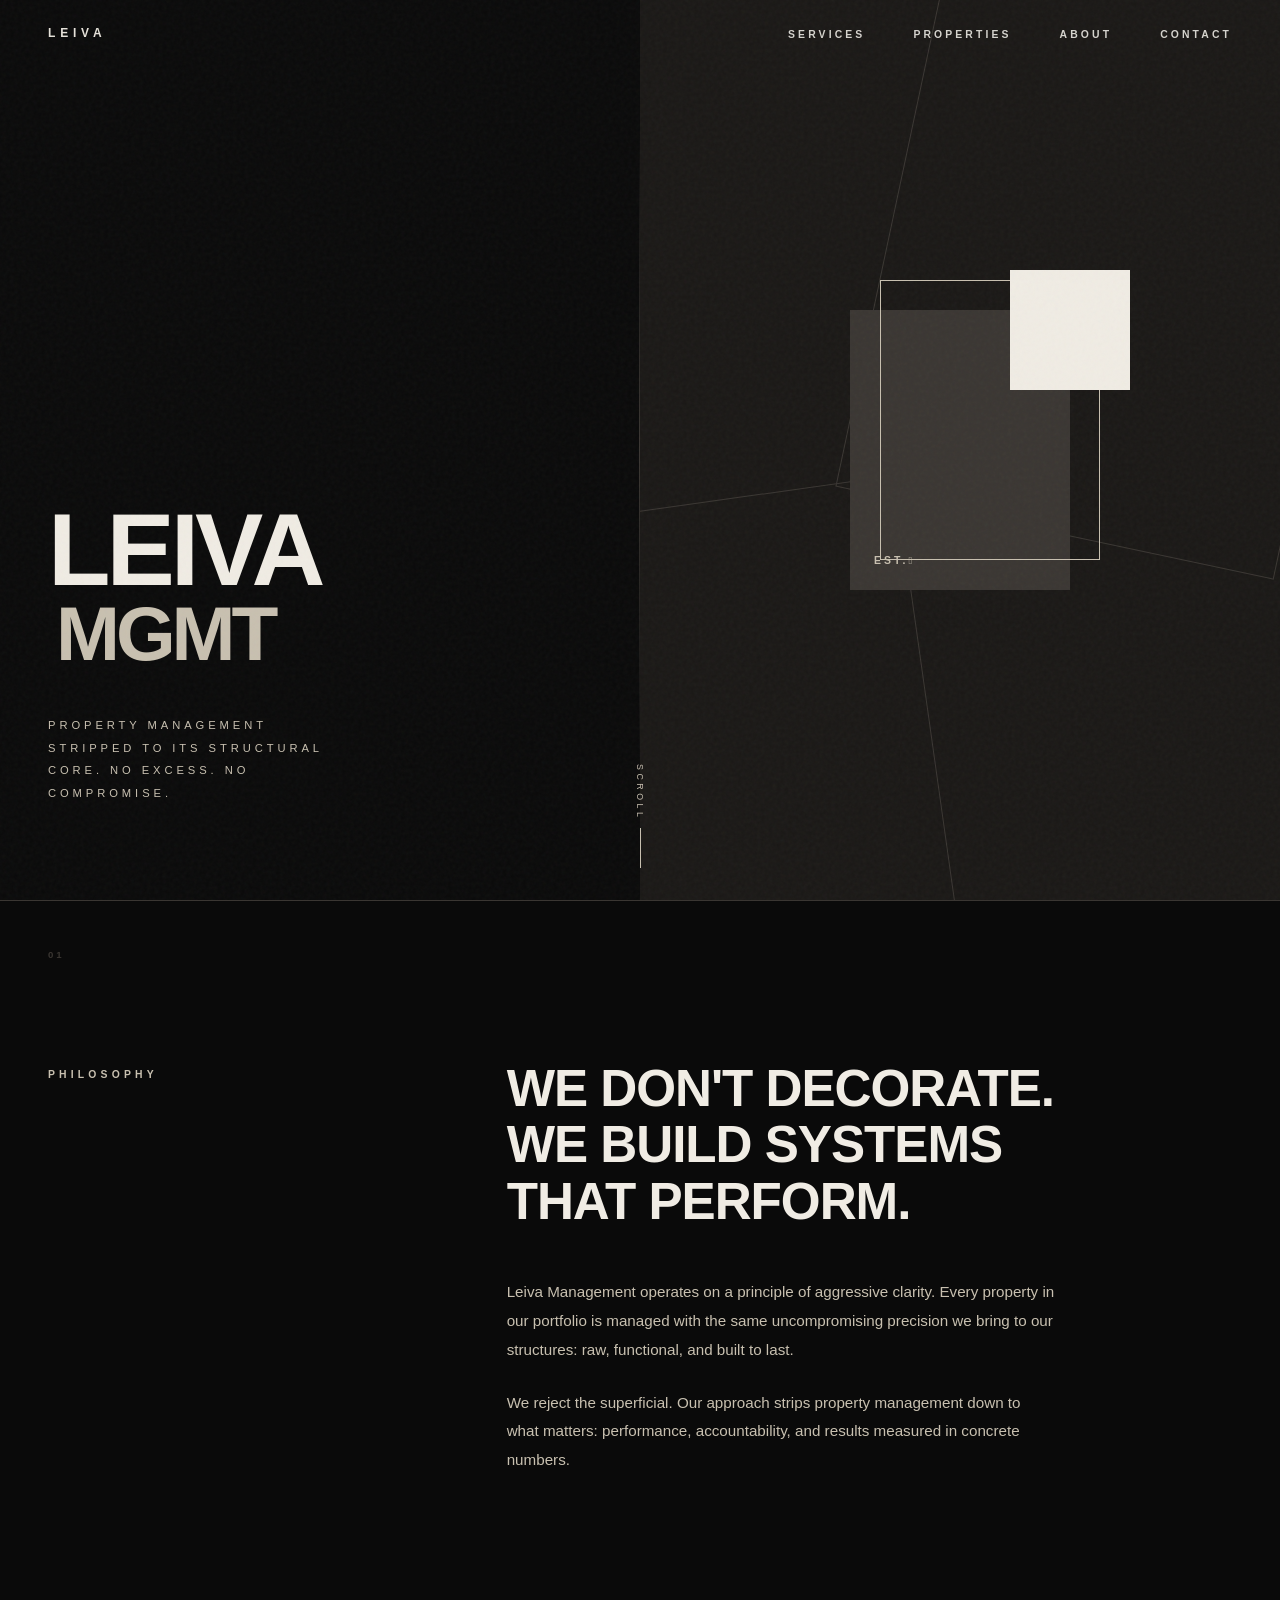
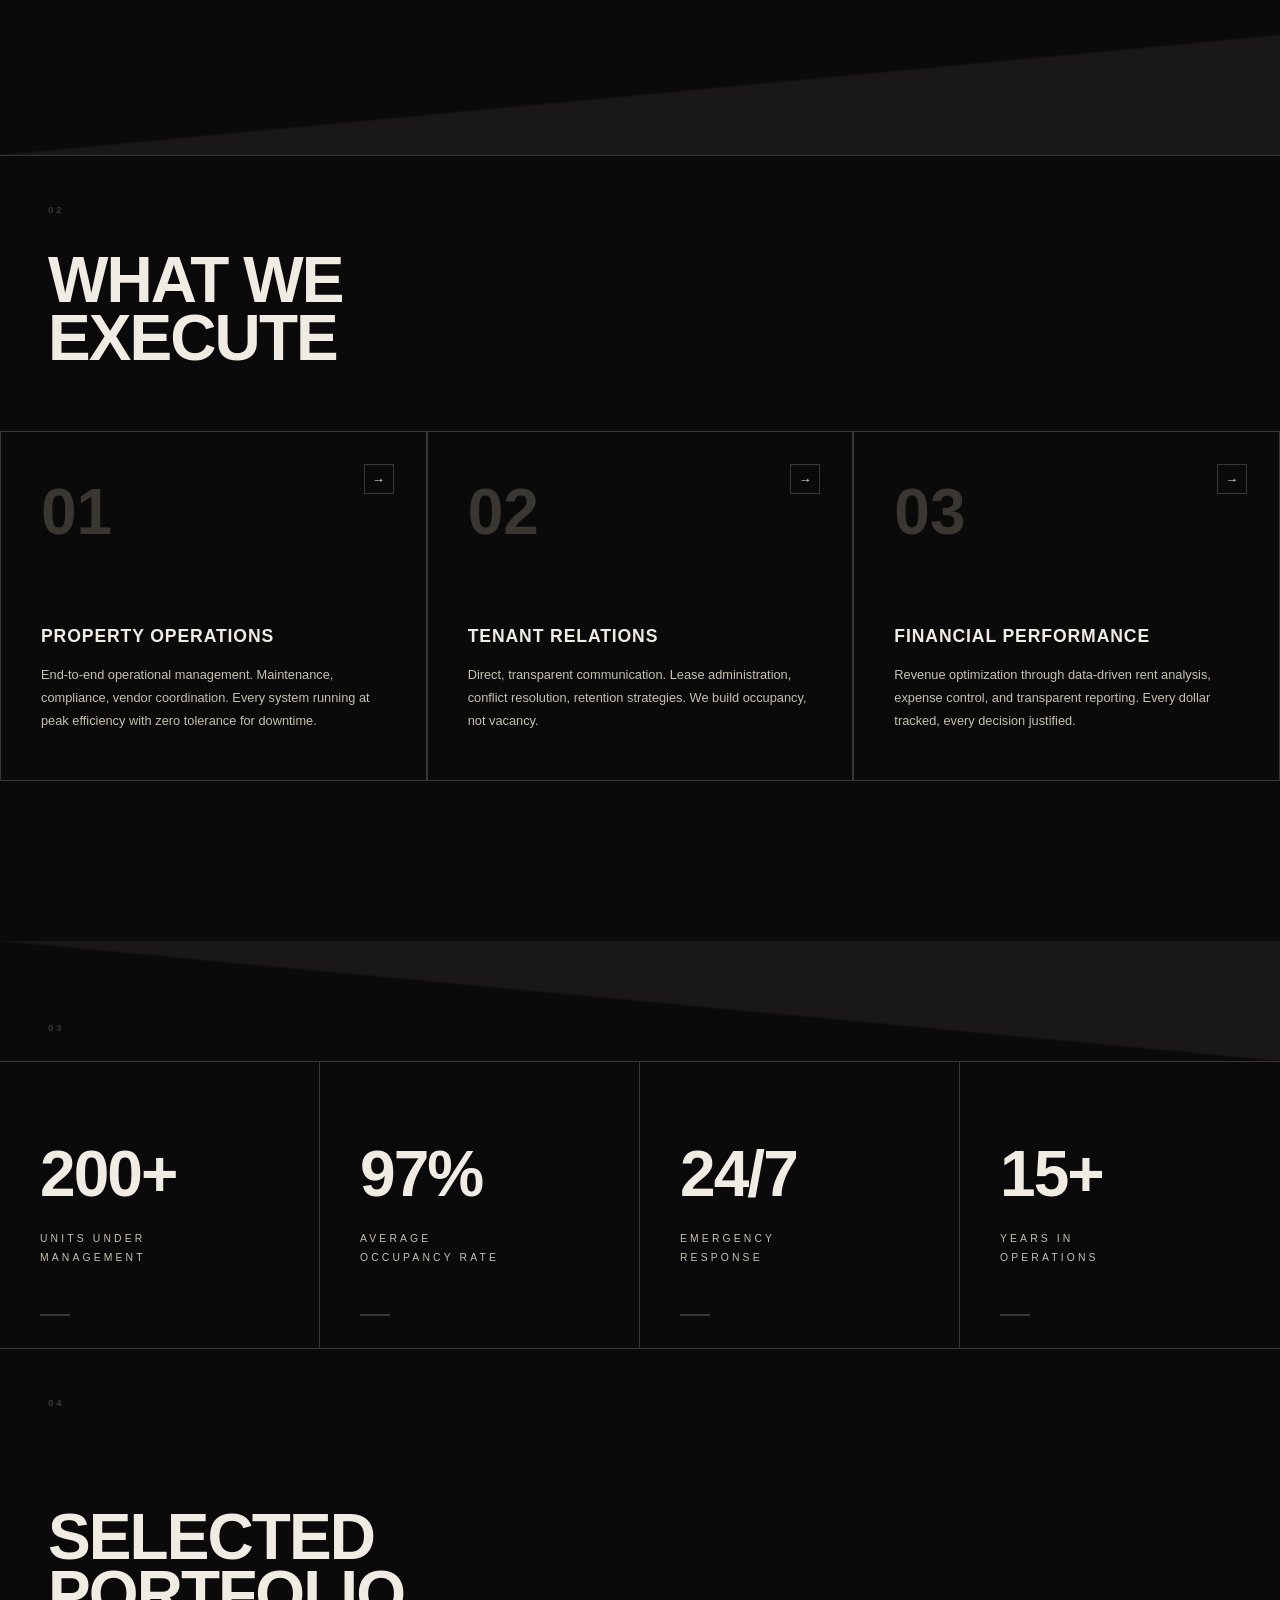
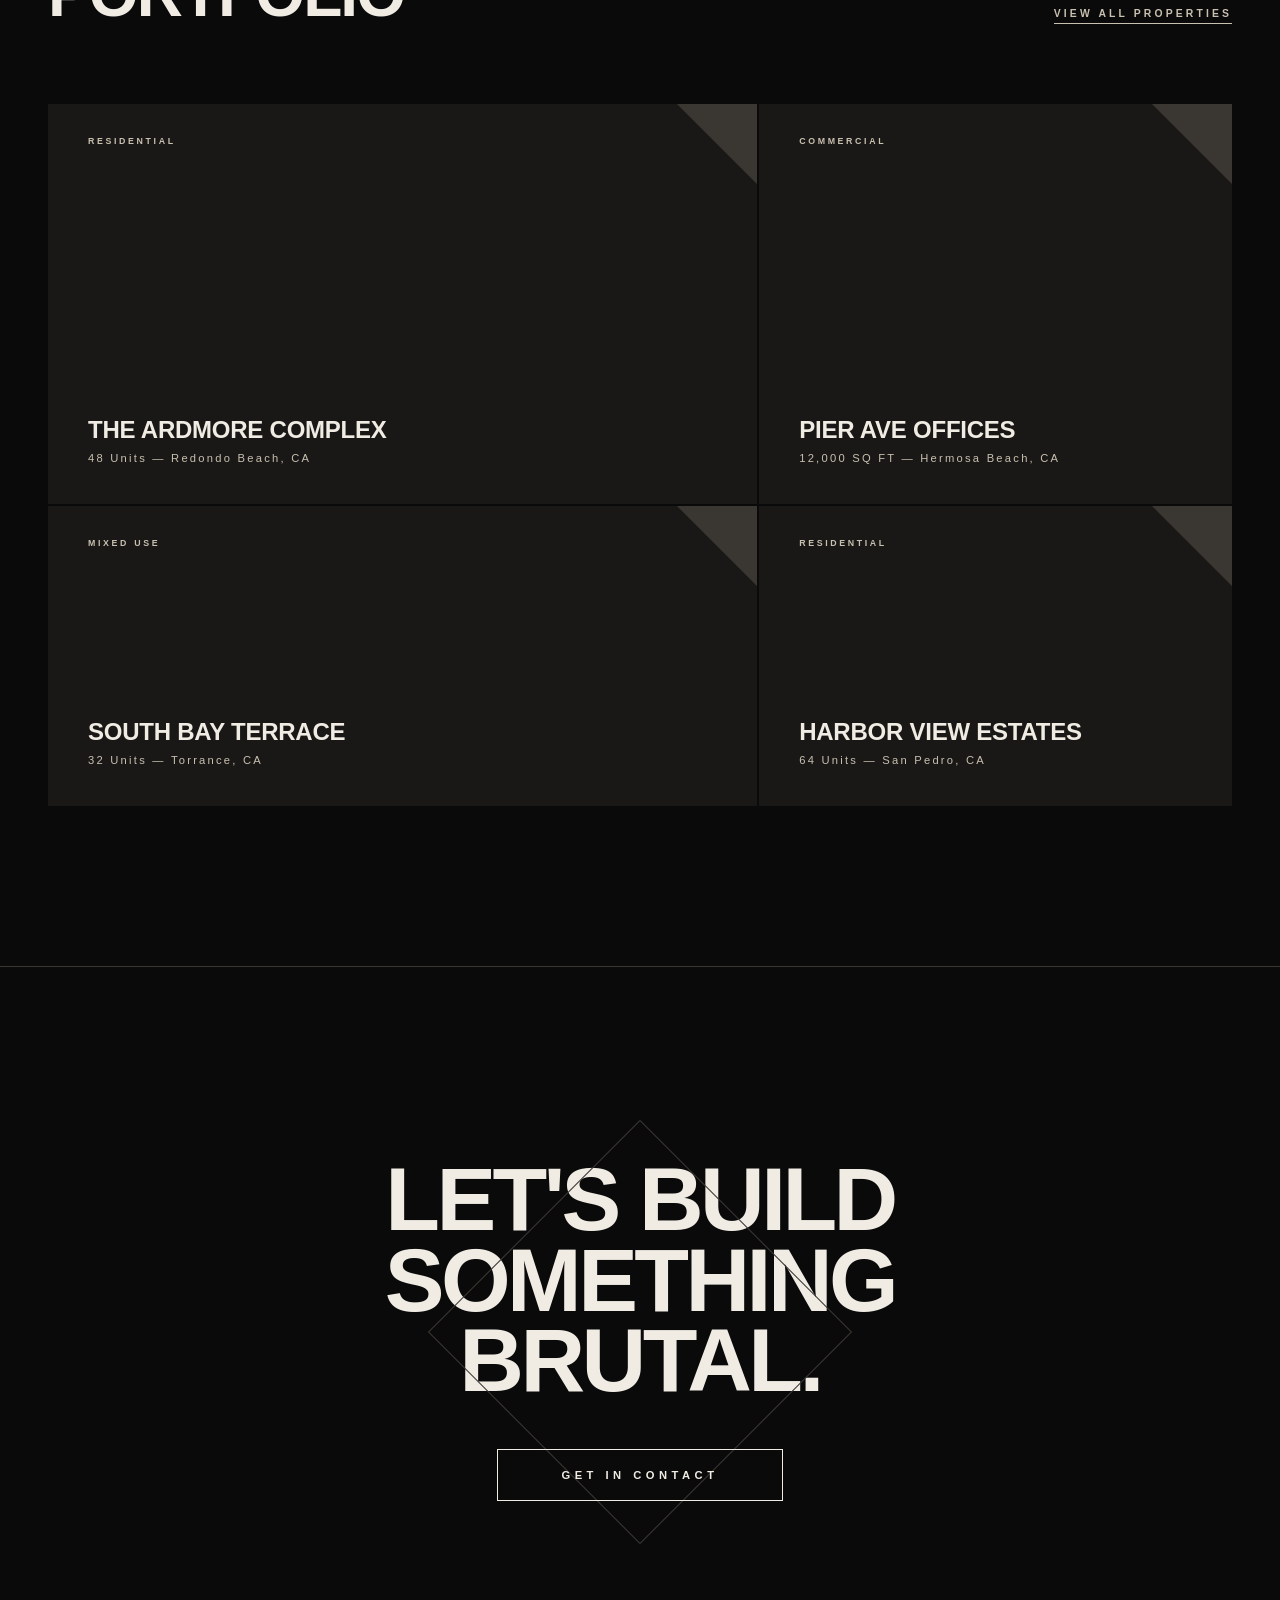
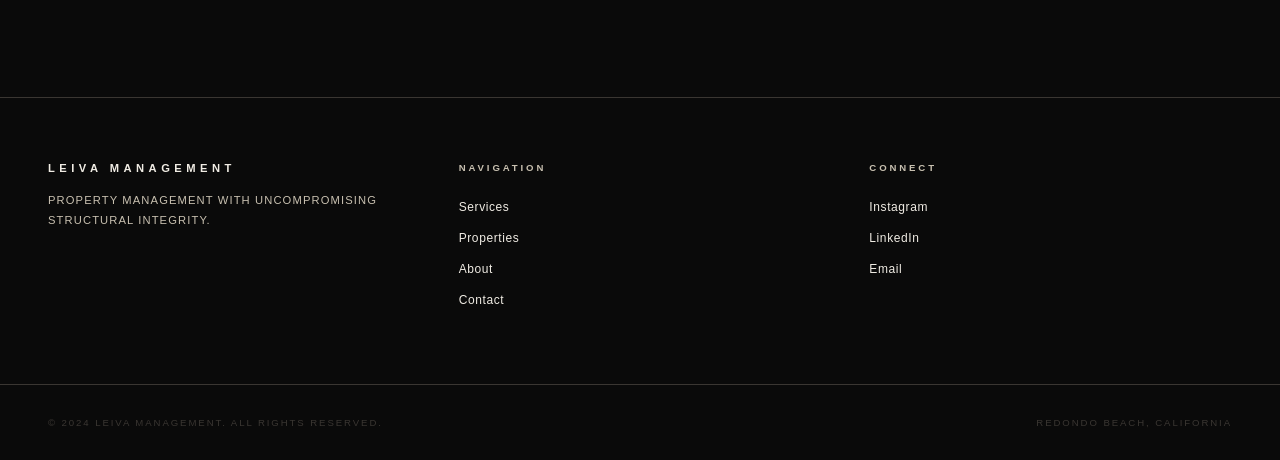
==== index.html @ 2cfcb07a "Add Leiva Management brutalist homepage Co-Authored-By: Claude <noreply@anthropic.com>" ====
<!DOCTYPE html>
<html lang="en">
<head>
  <meta charset="UTF-8">
  <meta name="viewport" content="width=device-width, initial-scale=1.0">
  <title>LEIVA MANAGEMENT</title>
  <style>
    /* ========================================
       RESET & BASE
    ======================================== */
    *, *::before, *::after {
      margin: 0;
      padding: 0;
      box-sizing: border-box;
    }

    :root {
      --black: #0a0a0a;
      --white: #f0ece4;
      --grey: #2a2a2a;
      --accent: #c8c0b0;
      --concrete: #3a3632;
      --raw: #1a1816;
    }

    html {
      font-size: 16px;
      scroll-behavior: smooth;
    }

    body {
      background-color: var(--black);
      color: var(--white);
      font-family: 'Helvetica Neue', 'Arial Black', Helvetica, Arial, sans-serif;
      overflow-x: hidden;
      cursor: default;
    }

    ::selection {
      background: var(--white);
      color: var(--black);
    }

    /* ========================================
       NOISE TEXTURE OVERLAY
    ======================================== */
    body::before {
      content: '';
      position: fixed;
      top: 0;
      left: 0;
      width: 100%;
      height: 100%;
      background-image: url("data:image/svg+xml,%3Csvg viewBox='0 0 256 256' xmlns='http://www.w3.org/2000/svg'%3E%3Cfilter id='noise'%3E%3CfeTurbulence type='fractalNoise' baseFrequency='0.9' numOctaves='4' stitchTiles='stitch'/%3E%3C/filter%3E%3Crect width='100%25' height='100%25' filter='url(%23noise)' opacity='0.04'/%3E%3C/svg%3E");
      pointer-events: none;
      z-index: 9999;
    }

    /* ========================================
       NAVIGATION
    ======================================== */
    nav {
      position: fixed;
      top: 0;
      left: 0;
      width: 100%;
      z-index: 1000;
      display: flex;
      justify-content: space-between;
      align-items: center;
      padding: 1.5rem 3rem;
      mix-blend-mode: difference;
    }

    .nav-logo {
      font-size: 0.75rem;
      font-weight: 900;
      letter-spacing: 0.4em;
      text-transform: uppercase;
    }

    .nav-links {
      display: flex;
      gap: 3rem;
      list-style: none;
    }

    .nav-links a {
      color: var(--white);
      text-decoration: none;
      font-size: 0.65rem;
      font-weight: 700;
      letter-spacing: 0.3em;
      text-transform: uppercase;
      position: relative;
      padding-bottom: 2px;
    }

    .nav-links a::after {
      content: '';
      position: absolute;
      bottom: 0;
      left: 0;
      width: 0;
      height: 1px;
      background: var(--white);
      transition: width 0.4s cubic-bezier(0.25, 0.46, 0.45, 0.94);
    }

    .nav-links a:hover::after {
      width: 100%;
    }

    /* ========================================
       HERO
    ======================================== */
    .hero {
      height: 100vh;
      display: grid;
      grid-template-columns: 1fr 1fr;
      position: relative;
    }

    .hero-left {
      display: flex;
      flex-direction: column;
      justify-content: flex-end;
      padding: 0 3rem 6rem 3rem;
      position: relative;
    }

    .hero-left::before {
      content: '';
      position: absolute;
      top: 15%;
      right: 0;
      width: 1px;
      height: 70%;
      background: linear-gradient(to bottom, transparent, var(--concrete), transparent);
    }

    .hero-right {
      background: var(--raw);
      display: flex;
      align-items: center;
      justify-content: center;
      position: relative;
      overflow: hidden;
    }

    .hero-right::before {
      content: '';
      position: absolute;
      top: -10%;
      right: -10%;
      width: 70%;
      height: 70%;
      border: 1px solid var(--concrete);
      transform: rotate(12deg);
    }

    .hero-right::after {
      content: '';
      position: absolute;
      bottom: -5%;
      left: -5%;
      width: 50%;
      height: 50%;
      border: 1px solid var(--concrete);
      transform: rotate(-8deg);
    }

    .hero-title {
      font-size: clamp(4rem, 8vw, 9rem);
      font-weight: 900;
      line-height: 0.85;
      letter-spacing: -0.04em;
      text-transform: uppercase;
    }

    .hero-title span {
      display: block;
    }

    .hero-title .line-mgmt {
      font-size: clamp(3rem, 6vw, 7rem);
      color: var(--accent);
      margin-top: 0.1em;
      transform: translateX(0.5rem);
    }

    .hero-subtitle {
      margin-top: 3rem;
      font-size: 0.7rem;
      font-weight: 400;
      letter-spacing: 0.35em;
      text-transform: uppercase;
      color: var(--accent);
      max-width: 300px;
      line-height: 2;
    }

    .hero-geometric {
      position: relative;
      z-index: 1;
    }

    .geo-block {
      width: 220px;
      height: 280px;
      background: var(--concrete);
      position: relative;
    }

    .geo-block::before {
      content: 'EST.\A2024';
      white-space: pre;
      position: absolute;
      bottom: 1.5rem;
      left: 1.5rem;
      font-size: 0.65rem;
      letter-spacing: 0.3em;
      font-weight: 700;
      color: var(--accent);
    }

    .geo-block::after {
      content: '';
      position: absolute;
      top: -30px;
      right: -30px;
      width: 100%;
      height: 100%;
      border: 1px solid var(--accent);
    }

    .geo-accent {
      position: absolute;
      width: 120px;
      height: 120px;
      background: var(--white);
      top: -40px;
      right: -60px;
    }

    .scroll-indicator {
      position: absolute;
      bottom: 2rem;
      left: 50%;
      transform: translateX(-50%);
      display: flex;
      flex-direction: column;
      align-items: center;
      gap: 0.5rem;
    }

    .scroll-indicator span {
      font-size: 0.55rem;
      letter-spacing: 0.4em;
      text-transform: uppercase;
      color: var(--accent);
      writing-mode: vertical-rl;
    }

    .scroll-line {
      width: 1px;
      height: 40px;
      background: var(--accent);
      animation: scrollPulse 2s ease-in-out infinite;
    }

    @keyframes scrollPulse {
      0%, 100% { transform: scaleY(1); opacity: 1; }
      50% { transform: scaleY(0.3); opacity: 0.3; }
    }

    /* ========================================
       SECTION: MANIFESTO
    ======================================== */
    .manifesto {
      padding: 10rem 3rem;
      display: grid;
      grid-template-columns: 1fr 2fr;
      gap: 6rem;
      border-top: 1px solid var(--concrete);
      position: relative;
    }

    .manifesto::before {
      content: '01';
      position: absolute;
      top: 3rem;
      left: 3rem;
      font-size: 0.6rem;
      letter-spacing: 0.3em;
      color: var(--concrete);
      font-weight: 700;
    }

    .manifesto-label {
      font-size: 0.65rem;
      letter-spacing: 0.4em;
      text-transform: uppercase;
      color: var(--accent);
      font-weight: 700;
      padding-top: 0.5rem;
    }

    .manifesto-content h2 {
      font-size: clamp(2rem, 4vw, 4rem);
      font-weight: 900;
      line-height: 1.1;
      text-transform: uppercase;
      letter-spacing: -0.02em;
      margin-bottom: 3rem;
    }

    .manifesto-content p {
      font-size: 0.95rem;
      line-height: 1.9;
      color: var(--accent);
      max-width: 550px;
      font-weight: 300;
    }

    .manifesto-content p + p {
      margin-top: 1.5rem;
    }

    /* ========================================
       SECTION: SERVICES
    ======================================== */
    .services {
      padding: 0 0 10rem 0;
      border-top: 1px solid var(--concrete);
      position: relative;
    }

    .services::before {
      content: '02';
      position: absolute;
      top: 3rem;
      left: 3rem;
      font-size: 0.6rem;
      letter-spacing: 0.3em;
      color: var(--concrete);
      font-weight: 700;
    }

    .services-header {
      padding: 6rem 3rem 4rem;
    }

    .services-header h2 {
      font-size: clamp(2.5rem, 5vw, 5rem);
      font-weight: 900;
      text-transform: uppercase;
      letter-spacing: -0.03em;
      line-height: 0.9;
    }

    .services-grid {
      display: grid;
      grid-template-columns: repeat(3, 1fr);
    }

    .service-block {
      border: 1px solid var(--concrete);
      padding: 3rem 2.5rem;
      position: relative;
      min-height: 350px;
      display: flex;
      flex-direction: column;
      justify-content: space-between;
      transition: background 0.5s ease;
    }

    .service-block:hover {
      background: var(--raw);
    }

    .service-block:hover .service-number {
      color: var(--white);
    }

    .service-number {
      font-size: 4rem;
      font-weight: 900;
      color: var(--concrete);
      line-height: 1;
      transition: color 0.5s ease;
    }

    .service-info h3 {
      font-size: 1.1rem;
      font-weight: 900;
      text-transform: uppercase;
      letter-spacing: 0.05em;
      margin-bottom: 1rem;
    }

    .service-info p {
      font-size: 0.8rem;
      line-height: 1.8;
      color: var(--accent);
      font-weight: 300;
    }

    .service-arrow {
      position: absolute;
      top: 2rem;
      right: 2rem;
      width: 30px;
      height: 30px;
      border: 1px solid var(--concrete);
      display: flex;
      align-items: center;
      justify-content: center;
      font-size: 0.8rem;
      transition: all 0.4s ease;
    }

    .service-block:hover .service-arrow {
      background: var(--white);
      color: var(--black);
      border-color: var(--white);
      transform: rotate(-45deg);
    }

    /* ========================================
       SECTION: NUMBERS / STATS
    ======================================== */
    .stats {
      display: grid;
      grid-template-columns: repeat(4, 1fr);
      border-top: 1px solid var(--concrete);
      position: relative;
    }

    .stats::before {
      content: '03';
      position: absolute;
      top: -2.5rem;
      left: 3rem;
      font-size: 0.6rem;
      letter-spacing: 0.3em;
      color: var(--concrete);
      font-weight: 700;
    }

    .stat-block {
      padding: 5rem 2.5rem;
      border-right: 1px solid var(--concrete);
      position: relative;
    }

    .stat-block:last-child {
      border-right: none;
    }

    .stat-number {
      font-size: clamp(3rem, 5vw, 5rem);
      font-weight: 900;
      line-height: 1;
      letter-spacing: -0.03em;
    }

    .stat-label {
      margin-top: 1.5rem;
      font-size: 0.65rem;
      letter-spacing: 0.3em;
      text-transform: uppercase;
      color: var(--accent);
      font-weight: 400;
      line-height: 1.8;
    }

    .stat-block::after {
      content: '';
      position: absolute;
      bottom: 2rem;
      left: 2.5rem;
      width: 30px;
      height: 2px;
      background: var(--concrete);
    }

    /* ========================================
       SECTION: FEATURED PROPERTIES
    ======================================== */
    .properties {
      padding: 10rem 3rem;
      border-top: 1px solid var(--concrete);
      position: relative;
    }

    .properties::before {
      content: '04';
      position: absolute;
      top: 3rem;
      left: 3rem;
      font-size: 0.6rem;
      letter-spacing: 0.3em;
      color: var(--concrete);
      font-weight: 700;
    }

    .properties-header {
      display: flex;
      justify-content: space-between;
      align-items: flex-end;
      margin-bottom: 5rem;
    }

    .properties-header h2 {
      font-size: clamp(2.5rem, 5vw, 5rem);
      font-weight: 900;
      text-transform: uppercase;
      letter-spacing: -0.03em;
      line-height: 0.9;
    }

    .properties-header a {
      color: var(--accent);
      text-decoration: none;
      font-size: 0.65rem;
      letter-spacing: 0.3em;
      text-transform: uppercase;
      font-weight: 700;
      border-bottom: 1px solid var(--accent);
      padding-bottom: 4px;
    }

    .properties-grid {
      display: grid;
      grid-template-columns: 1.5fr 1fr;
      gap: 2px;
    }

    .property-card {
      background: var(--raw);
      position: relative;
      overflow: hidden;
      min-height: 400px;
      display: flex;
      flex-direction: column;
      justify-content: flex-end;
      padding: 2.5rem;
      transition: background 0.6s ease;
    }

    .property-card:hover {
      background: var(--concrete);
    }

    .property-card:nth-child(2) {
      min-height: 400px;
    }

    .property-card:nth-child(3),
    .property-card:nth-child(4) {
      min-height: 300px;
    }

    .property-tag {
      position: absolute;
      top: 2rem;
      left: 2.5rem;
      font-size: 0.55rem;
      letter-spacing: 0.3em;
      text-transform: uppercase;
      color: var(--accent);
      font-weight: 700;
    }

    .property-card h3 {
      font-size: 1.5rem;
      font-weight: 900;
      text-transform: uppercase;
      letter-spacing: -0.01em;
      margin-bottom: 0.5rem;
    }

    .property-meta {
      font-size: 0.7rem;
      letter-spacing: 0.2em;
      color: var(--accent);
      font-weight: 300;
    }

    .property-diagonal {
      position: absolute;
      top: 0;
      right: 0;
      width: 0;
      height: 0;
      border-top: 80px solid var(--concrete);
      border-left: 80px solid transparent;
      transition: border-top-color 0.6s ease;
    }

    .property-card:hover .property-diagonal {
      border-top-color: var(--black);
    }

    /* ========================================
       SECTION: CTA
    ======================================== */
    .cta {
      padding: 12rem 3rem;
      border-top: 1px solid var(--concrete);
      text-align: center;
      position: relative;
    }

    .cta::before {
      content: '';
      position: absolute;
      top: 50%;
      left: 50%;
      transform: translate(-50%, -50%) rotate(45deg);
      width: 300px;
      height: 300px;
      border: 1px solid var(--concrete);
      pointer-events: none;
    }

    .cta h2 {
      font-size: clamp(3rem, 7vw, 8rem);
      font-weight: 900;
      text-transform: uppercase;
      letter-spacing: -0.04em;
      line-height: 0.9;
      margin-bottom: 3rem;
    }

    .cta-btn {
      display: inline-block;
      padding: 1.2rem 4rem;
      border: 1px solid var(--white);
      color: var(--white);
      text-decoration: none;
      font-size: 0.7rem;
      font-weight: 700;
      letter-spacing: 0.4em;
      text-transform: uppercase;
      position: relative;
      overflow: hidden;
      transition: color 0.4s ease;
    }

    .cta-btn::before {
      content: '';
      position: absolute;
      top: 0;
      left: -100%;
      width: 100%;
      height: 100%;
      background: var(--white);
      transition: left 0.4s cubic-bezier(0.25, 0.46, 0.45, 0.94);
      z-index: -1;
    }

    .cta-btn:hover {
      color: var(--black);
    }

    .cta-btn:hover::before {
      left: 0;
    }

    /* ========================================
       FOOTER
    ======================================== */
    footer {
      border-top: 1px solid var(--concrete);
      padding: 4rem 3rem;
      display: grid;
      grid-template-columns: 1fr 1fr 1fr;
      gap: 3rem;
    }

    .footer-brand {
      font-size: 0.7rem;
      font-weight: 900;
      letter-spacing: 0.4em;
      text-transform: uppercase;
    }

    .footer-brand p {
      margin-top: 1rem;
      font-size: 0.7rem;
      font-weight: 300;
      letter-spacing: 0.1em;
      color: var(--accent);
      line-height: 1.8;
    }

    .footer-links h4 {
      font-size: 0.6rem;
      letter-spacing: 0.3em;
      text-transform: uppercase;
      color: var(--accent);
      margin-bottom: 1.5rem;
      font-weight: 700;
    }

    .footer-links ul {
      list-style: none;
    }

    .footer-links li {
      margin-bottom: 0.8rem;
    }

    .footer-links a {
      color: var(--white);
      text-decoration: none;
      font-size: 0.75rem;
      font-weight: 300;
      letter-spacing: 0.05em;
      transition: color 0.3s ease;
    }

    .footer-links a:hover {
      color: var(--accent);
    }

    .footer-bottom {
      border-top: 1px solid var(--concrete);
      padding: 2rem 3rem;
      display: flex;
      justify-content: space-between;
      align-items: center;
    }

    .footer-bottom span {
      font-size: 0.6rem;
      letter-spacing: 0.2em;
      color: var(--concrete);
      font-weight: 400;
    }

    /* ========================================
       ANGULAR DIVIDER
    ======================================== */
    .angle-divider {
      width: 100%;
      height: 120px;
      background: linear-gradient(to bottom right, var(--black) 49.5%, var(--raw) 50.5%);
    }

    .angle-divider.reverse {
      background: linear-gradient(to bottom left, var(--raw) 49.5%, var(--black) 50.5%);
    }

    /* ========================================
       RESPONSIVE
    ======================================== */
    @media (max-width: 1024px) {
      .hero {
        grid-template-columns: 1fr;
      }

      .hero-right {
        display: none;
      }

      .hero-left::before {
        display: none;
      }

      .manifesto {
        grid-template-columns: 1fr;
        gap: 2rem;
      }

      .services-grid {
        grid-template-columns: 1fr;
      }

      .stats {
        grid-template-columns: repeat(2, 1fr);
      }

      .stat-block:nth-child(2) {
        border-right: none;
      }

      .properties-grid {
        grid-template-columns: 1fr;
      }

      footer {
        grid-template-columns: 1fr;
      }
    }

    @media (max-width: 600px) {
      nav {
        padding: 1rem 1.5rem;
      }

      .nav-links {
        gap: 1.5rem;
      }

      .hero-left {
        padding: 0 1.5rem 4rem;
      }

      .manifesto,
      .services-header,
      .properties,
      .cta {
        padding-left: 1.5rem;
        padding-right: 1.5rem;
      }

      .stats {
        grid-template-columns: 1fr;
      }

      .stat-block {
        border-right: none;
        border-bottom: 1px solid var(--concrete);
      }

      footer,
      .footer-bottom {
        padding-left: 1.5rem;
        padding-right: 1.5rem;
      }

      .properties-header {
        flex-direction: column;
        align-items: flex-start;
        gap: 2rem;
      }
    }
  </style>
</head>
<body>

  <!-- ====== NAVIGATION ====== -->
  <nav>
    <div class="nav-logo">LEIVA</div>
    <ul class="nav-links">
      <li><a href="#services">Services</a></li>
      <li><a href="#properties">Properties</a></li>
      <li><a href="#about">About</a></li>
      <li><a href="#contact">Contact</a></li>
    </ul>
  </nav>

  <!-- ====== HERO ====== -->
  <section class="hero">
    <div class="hero-left">
      <h1 class="hero-title">
        <span>LEIVA</span>
        <span class="line-mgmt">MGMT</span>
      </h1>
      <p class="hero-subtitle">Property management stripped to its structural core. No excess. No compromise.</p>
    </div>
    <div class="hero-right">
      <div class="hero-geometric">
        <div class="geo-block"></div>
        <div class="geo-accent"></div>
      </div>
    </div>
    <div class="scroll-indicator">
      <span>Scroll</span>
      <div class="scroll-line"></div>
    </div>
  </section>

  <!-- ====== MANIFESTO ====== -->
  <section class="manifesto" id="about">
    <div class="manifesto-label">Philosophy</div>
    <div class="manifesto-content">
      <h2>We don't decorate.<br>We build systems<br>that perform.</h2>
      <p>Leiva Management operates on a principle of aggressive clarity. Every property in our portfolio is managed with the same uncompromising precision we bring to our structures: raw, functional, and built to last.</p>
      <p>We reject the superficial. Our approach strips property management down to what matters: performance, accountability, and results measured in concrete numbers.</p>
    </div>
  </section>

  <!-- ====== ANGULAR DIVIDER ====== -->
  <div class="angle-divider"></div>

  <!-- ====== SERVICES ====== -->
  <section class="services" id="services">
    <div class="services-header">
      <h2>What We<br>Execute</h2>
    </div>
    <div class="services-grid">
      <div class="service-block">
        <div class="service-number">01</div>
        <div class="service-arrow">&rarr;</div>
        <div class="service-info">
          <h3>Property Operations</h3>
          <p>End-to-end operational management. Maintenance, compliance, vendor coordination. Every system running at peak efficiency with zero tolerance for downtime.</p>
        </div>
      </div>
      <div class="service-block">
        <div class="service-number">02</div>
        <div class="service-arrow">&rarr;</div>
        <div class="service-info">
          <h3>Tenant Relations</h3>
          <p>Direct, transparent communication. Lease administration, conflict resolution, retention strategies. We build occupancy, not vacancy.</p>
        </div>
      </div>
      <div class="service-block">
        <div class="service-number">03</div>
        <div class="service-arrow">&rarr;</div>
        <div class="service-info">
          <h3>Financial Performance</h3>
          <p>Revenue optimization through data-driven rent analysis, expense control, and transparent reporting. Every dollar tracked, every decision justified.</p>
        </div>
      </div>
    </div>
  </section>

  <!-- ====== ANGULAR DIVIDER ====== -->
  <div class="angle-divider reverse"></div>

  <!-- ====== STATS ====== -->
  <section class="stats">
    <div class="stat-block">
      <div class="stat-number">200+</div>
      <div class="stat-label">Units Under<br>Management</div>
    </div>
    <div class="stat-block">
      <div class="stat-number">97%</div>
      <div class="stat-label">Average<br>Occupancy Rate</div>
    </div>
    <div class="stat-block">
      <div class="stat-number">24/7</div>
      <div class="stat-label">Emergency<br>Response</div>
    </div>
    <div class="stat-block">
      <div class="stat-number">15+</div>
      <div class="stat-label">Years In<br>Operations</div>
    </div>
  </section>

  <!-- ====== PROPERTIES ====== -->
  <section class="properties" id="properties">
    <div class="properties-header">
      <h2>Selected<br>Portfolio</h2>
      <a href="#">View All Properties</a>
    </div>
    <div class="properties-grid">
      <div class="property-card">
        <div class="property-tag">Residential</div>
        <div class="property-diagonal"></div>
        <h3>The Ardmore Complex</h3>
        <span class="property-meta">48 Units &mdash; Redondo Beach, CA</span>
      </div>
      <div class="property-card">
        <div class="property-tag">Commercial</div>
        <div class="property-diagonal"></div>
        <h3>Pier Ave Offices</h3>
        <span class="property-meta">12,000 SQ FT &mdash; Hermosa Beach, CA</span>
      </div>
      <div class="property-card">
        <div class="property-tag">Mixed Use</div>
        <div class="property-diagonal"></div>
        <h3>South Bay Terrace</h3>
        <span class="property-meta">32 Units &mdash; Torrance, CA</span>
      </div>
      <div class="property-card">
        <div class="property-tag">Residential</div>
        <div class="property-diagonal"></div>
        <h3>Harbor View Estates</h3>
        <span class="property-meta">64 Units &mdash; San Pedro, CA</span>
      </div>
    </div>
  </section>

  <!-- ====== CTA ====== -->
  <section class="cta" id="contact">
    <h2>Let's Build<br>Something<br>Brutal.</h2>
    <a href="mailto:info@leivamanagement.com" class="cta-btn">Get In Contact</a>
  </section>

  <!-- ====== FOOTER ====== -->
  <footer>
    <div class="footer-brand">
      LEIVA MANAGEMENT
      <p>Property management with uncompromising structural integrity.</p>
    </div>
    <div class="footer-links">
      <h4>Navigation</h4>
      <ul>
        <li><a href="#services">Services</a></li>
        <li><a href="#properties">Properties</a></li>
        <li><a href="#about">About</a></li>
        <li><a href="#contact">Contact</a></li>
      </ul>
    </div>
    <div class="footer-links">
      <h4>Connect</h4>
      <ul>
        <li><a href="#">Instagram</a></li>
        <li><a href="#">LinkedIn</a></li>
        <li><a href="mailto:info@leivamanagement.com">Email</a></li>
      </ul>
    </div>
  </footer>
  <div class="footer-bottom">
    <span>&copy; 2024 LEIVA MANAGEMENT. ALL RIGHTS RESERVED.</span>
    <span>REDONDO BEACH, CALIFORNIA</span>
  </div>

</body>
</html>
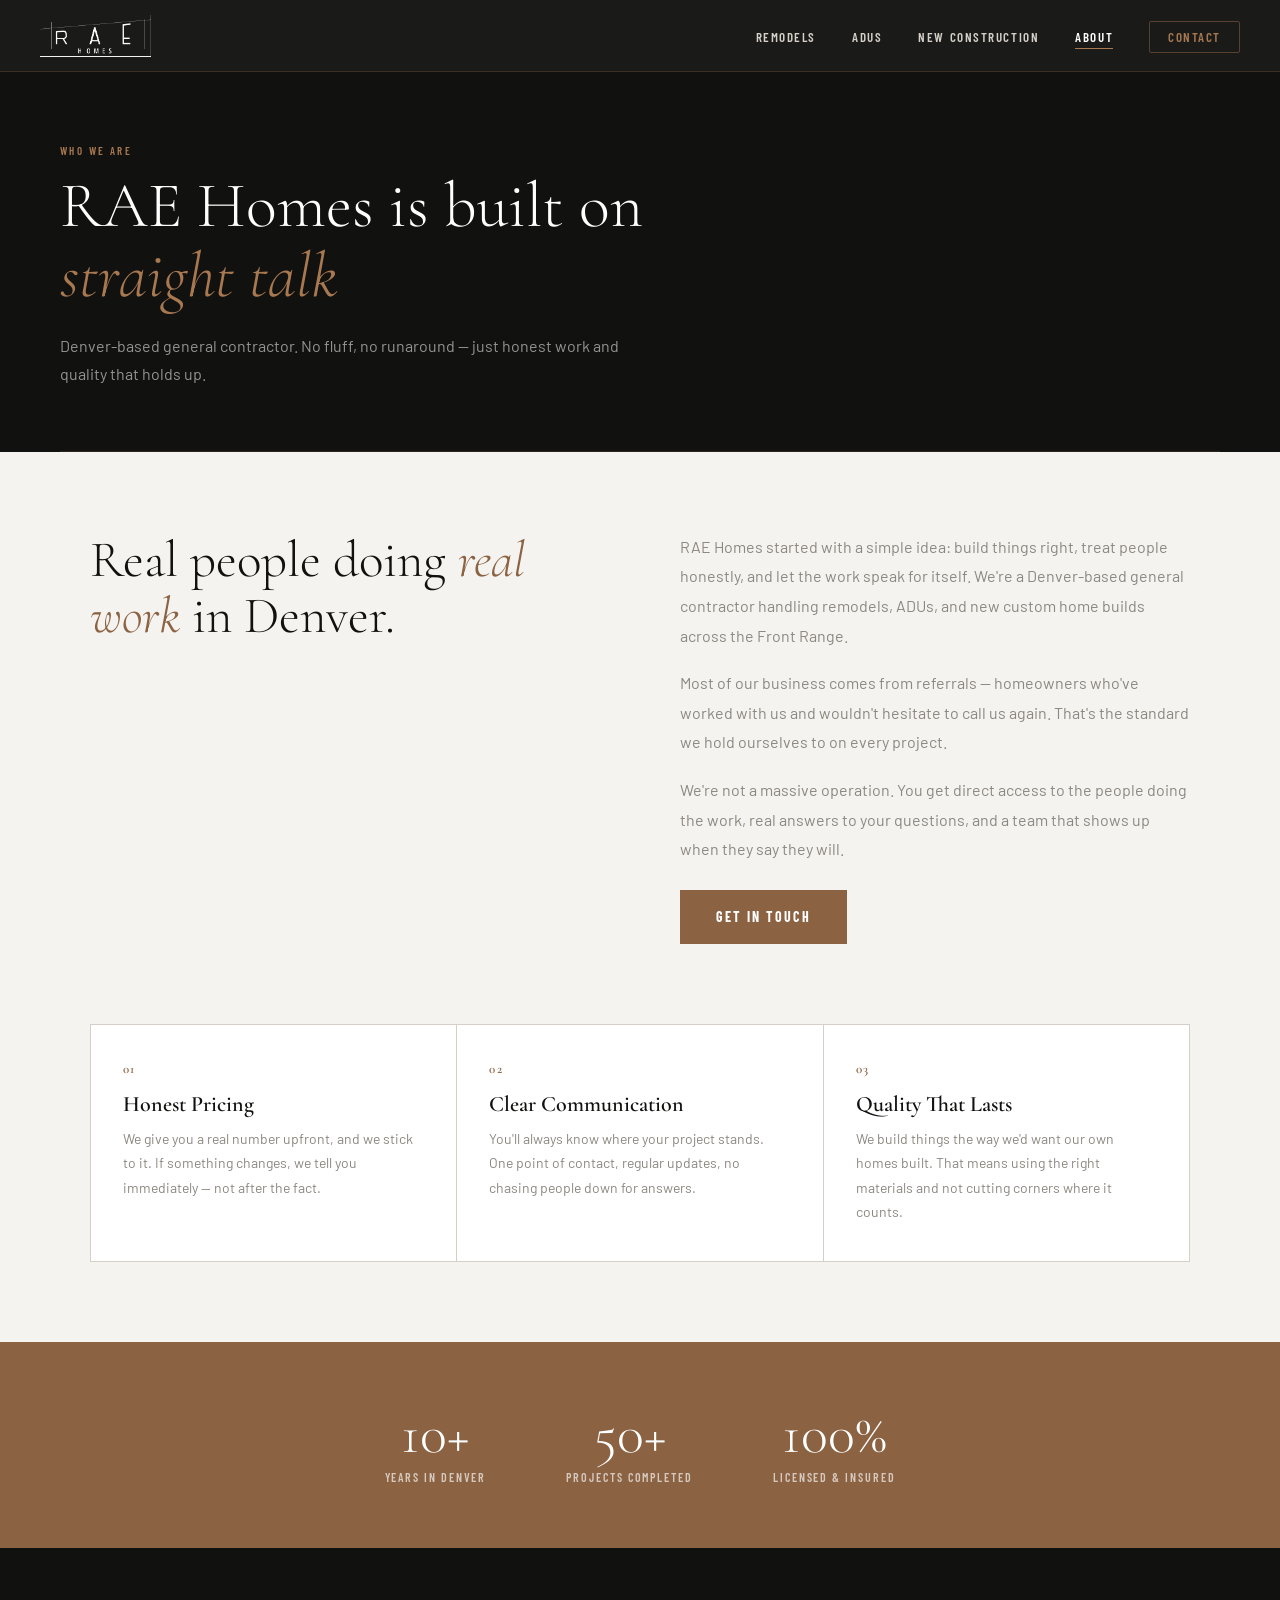
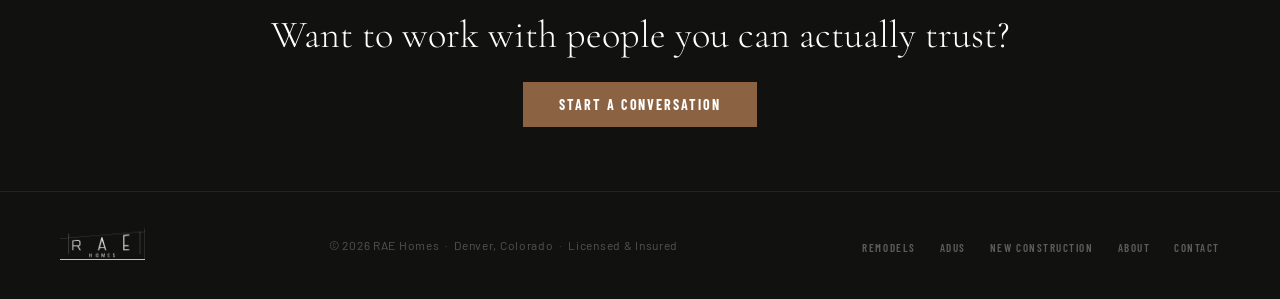
==== commit 78d82444: "Add files via upload Signed-off-by: emmettj25 <96598300+emmettj25@users.noreply.github.com>" ====
--- a/index.html
+++ b/index.html
@@ -1,1016 +1,161 @@
 <!DOCTYPE html>
 <html lang="en">
 <head>
-  <meta charset="UTF-8">
-  <meta name="viewport" content="width=device-width, initial-scale=1.0">
-  <title>LEIVA MANAGEMENT</title>
+  <meta charset="UTF-8" />
+  <meta name="viewport" content="width=device-width, initial-scale=1.0" />
+  <title>About – RAE Homes Denver</title>
+  <meta name="description" content="RAE Homes is a Denver-based general contractor. Real people, honest work, quality that lasts. Learn about who we are and how we work." />
+  <link rel="preconnect" href="https://fonts.googleapis.com">
+  <link rel="preconnect" href="https://fonts.gstatic.com" crossorigin>
+  <link href="https://fonts.googleapis.com/css2?family=Cormorant+Garamond:wght@300;400;600&family=Barlow:wght@300;400;500;600&family=Barlow+Condensed:wght@400;500;600;700&display=swap" rel="stylesheet">
+  <link rel="stylesheet" href="/styles.css" />
   <style>
-    /* ========================================
-       RESET & BASE
-    ======================================== */
-    *, *::before, *::after {
-      margin: 0;
-      padding: 0;
-      box-sizing: border-box;
+    .content-section { padding: 80px 60px; background: var(--off-white); }
+    .content-section.dark { background: var(--black); }
+    .content-inner { max-width: 1100px; margin: 0 auto; }
+
+    .about-lead {
+      display: grid; grid-template-columns: 1fr 1fr;
+      gap: 80px; align-items: start;
+    }
+    .lead-heading {
+      font-family: 'Cormorant Garamond', serif;
+      font-size: clamp(32px, 4vw, 56px); font-weight: 300;
+      color: var(--black); line-height: 1.1; margin-bottom: 0;
+    }
+    .lead-heading em { font-style: italic; color: var(--brown); }
+    .lead-body { font-size: 16px; line-height: 1.85; color: var(--warm-gray); }
+    .lead-body p { margin-bottom: 18px; }
+    .lead-body p:last-child { margin-bottom: 0; }
+
+    .values-grid {
+      display: grid; grid-template-columns: repeat(3, 1fr);
+      gap: 1px; background: var(--mid-gray);
+      border: 1px solid var(--mid-gray);
+      margin-top: 0;
+    }
+    .value-item {
+      background: #fff; padding: 36px 32px;
+    }
+    .value-num {
+      font-family: 'Cormorant Garamond', serif;
+      font-size: 13px; font-weight: 600;
+      letter-spacing: 0.1em; color: var(--brown);
+      margin-bottom: 14px;
+    }
+    .value-title {
+      font-family: 'Cormorant Garamond', serif;
+      font-size: 22px; font-weight: 600;
+      color: var(--black); margin-bottom: 10px;
+    }
+    .value-body { font-size: 14px; line-height: 1.75; color: var(--warm-gray); }
+
+    .stats-band {
+      padding: 64px 60px; background: var(--brown);
+      display: flex; justify-content: center; gap: 80px;
+      flex-wrap: wrap;
+    }
+    .band-stat { text-align: center; }
+    .band-num {
+      font-family: 'Cormorant Garamond', serif;
+      font-size: 56px; font-weight: 300; color: #fff; line-height: 1;
+    }
+    .band-label {
+      font-family: 'Barlow Condensed', sans-serif;
+      font-size: 12px; font-weight: 600;
+      letter-spacing: 0.16em; text-transform: uppercase;
+      color: rgba(255,255,255,0.65); margin-top: 8px;
     }
 
-    :root {
-      --black: #0a0a0a;
-      --white: #f0ece4;
-      --grey: #2a2a2a;
-      --accent: #c8c0b0;
-      --concrete: #3a3632;
-      --raw: #1a1816;
+    .cta-strip { padding: 64px 60px; background: var(--black); text-align: center; }
+    .cta-strip h2 {
+      font-family: 'Cormorant Garamond', serif;
+      font-size: clamp(26px, 3vw, 40px); font-weight: 300;
+      color: #fff; margin-bottom: 24px;
     }
 
-    html {
-      font-size: 16px;
-      scroll-behavior: smooth;
-    }
-
-    body {
-      background-color: var(--black);
-      color: var(--white);
-      font-family: 'Helvetica Neue', 'Arial Black', Helvetica, Arial, sans-serif;
-      overflow-x: hidden;
-      cursor: default;
-    }
-
-    ::selection {
-      background: var(--white);
-      color: var(--black);
-    }
-
-    /* ========================================
-       NOISE TEXTURE OVERLAY
-    ======================================== */
-    body::before {
-      content: '';
-      position: fixed;
-      top: 0;
-      left: 0;
-      width: 100%;
-      height: 100%;
-      background-image: url("data:image/svg+xml,%3Csvg viewBox='0 0 256 256' xmlns='http://www.w3.org/2000/svg'%3E%3Cfilter id='noise'%3E%3CfeTurbulence type='fractalNoise' baseFrequency='0.9' numOctaves='4' stitchTiles='stitch'/%3E%3C/filter%3E%3Crect width='100%25' height='100%25' filter='url(%23noise)' opacity='0.04'/%3E%3C/svg%3E");
-      pointer-events: none;
-      z-index: 9999;
-    }
-
-    /* ========================================
-       NAVIGATION
-    ======================================== */
-    nav {
-      position: fixed;
-      top: 0;
-      left: 0;
-      width: 100%;
-      z-index: 1000;
-      display: flex;
-      justify-content: space-between;
-      align-items: center;
-      padding: 1.5rem 3rem;
-      mix-blend-mode: difference;
-    }
-
-    .nav-logo {
-      font-size: 0.75rem;
-      font-weight: 900;
-      letter-spacing: 0.4em;
-      text-transform: uppercase;
-    }
-
-    .nav-links {
-      display: flex;
-      gap: 3rem;
-      list-style: none;
-    }
-
-    .nav-links a {
-      color: var(--white);
-      text-decoration: none;
-      font-size: 0.65rem;
-      font-weight: 700;
-      letter-spacing: 0.3em;
-      text-transform: uppercase;
-      position: relative;
-      padding-bottom: 2px;
-    }
-
-    .nav-links a::after {
-      content: '';
-      position: absolute;
-      bottom: 0;
-      left: 0;
-      width: 0;
-      height: 1px;
-      background: var(--white);
-      transition: width 0.4s cubic-bezier(0.25, 0.46, 0.45, 0.94);
-    }
-
-    .nav-links a:hover::after {
-      width: 100%;
-    }
-
-    /* ========================================
-       HERO
-    ======================================== */
-    .hero {
-      height: 100vh;
-      display: grid;
-      grid-template-columns: 1fr 1fr;
-      position: relative;
-    }
-
-    .hero-left {
-      display: flex;
-      flex-direction: column;
-      justify-content: flex-end;
-      padding: 0 3rem 6rem 3rem;
-      position: relative;
-    }
-
-    .hero-left::before {
-      content: '';
-      position: absolute;
-      top: 15%;
-      right: 0;
-      width: 1px;
-      height: 70%;
-      background: linear-gradient(to bottom, transparent, var(--concrete), transparent);
-    }
-
-    .hero-right {
-      background: var(--raw);
-      display: flex;
-      align-items: center;
-      justify-content: center;
-      position: relative;
-      overflow: hidden;
-    }
-
-    .hero-right::before {
-      content: '';
-      position: absolute;
-      top: -10%;
-      right: -10%;
-      width: 70%;
-      height: 70%;
-      border: 1px solid var(--concrete);
-      transform: rotate(12deg);
-    }
-
-    .hero-right::after {
-      content: '';
-      position: absolute;
-      bottom: -5%;
-      left: -5%;
-      width: 50%;
-      height: 50%;
-      border: 1px solid var(--concrete);
-      transform: rotate(-8deg);
-    }
-
-    .hero-title {
-      font-size: clamp(4rem, 8vw, 9rem);
-      font-weight: 900;
-      line-height: 0.85;
-      letter-spacing: -0.04em;
-      text-transform: uppercase;
-    }
-
-    .hero-title span {
-      display: block;
-    }
-
-    .hero-title .line-mgmt {
-      font-size: clamp(3rem, 6vw, 7rem);
-      color: var(--accent);
-      margin-top: 0.1em;
-      transform: translateX(0.5rem);
-    }
-
-    .hero-subtitle {
-      margin-top: 3rem;
-      font-size: 0.7rem;
-      font-weight: 400;
-      letter-spacing: 0.35em;
-      text-transform: uppercase;
-      color: var(--accent);
-      max-width: 300px;
-      line-height: 2;
-    }
-
-    .hero-geometric {
-      position: relative;
-      z-index: 1;
-    }
-
-    .geo-block {
-      width: 220px;
-      height: 280px;
-      background: var(--concrete);
-      position: relative;
-    }
-
-    .geo-block::before {
-      content: 'EST.\A2024';
-      white-space: pre;
-      position: absolute;
-      bottom: 1.5rem;
-      left: 1.5rem;
-      font-size: 0.65rem;
-      letter-spacing: 0.3em;
-      font-weight: 700;
-      color: var(--accent);
-    }
-
-    .geo-block::after {
-      content: '';
-      position: absolute;
-      top: -30px;
-      right: -30px;
-      width: 100%;
-      height: 100%;
-      border: 1px solid var(--accent);
-    }
-
-    .geo-accent {
-      position: absolute;
-      width: 120px;
-      height: 120px;
-      background: var(--white);
-      top: -40px;
-      right: -60px;
-    }
-
-    .scroll-indicator {
-      position: absolute;
-      bottom: 2rem;
-      left: 50%;
-      transform: translateX(-50%);
-      display: flex;
-      flex-direction: column;
-      align-items: center;
-      gap: 0.5rem;
-    }
-
-    .scroll-indicator span {
-      font-size: 0.55rem;
-      letter-spacing: 0.4em;
-      text-transform: uppercase;
-      color: var(--accent);
-      writing-mode: vertical-rl;
-    }
-
-    .scroll-line {
-      width: 1px;
-      height: 40px;
-      background: var(--accent);
-      animation: scrollPulse 2s ease-in-out infinite;
-    }
-
-    @keyframes scrollPulse {
-      0%, 100% { transform: scaleY(1); opacity: 1; }
-      50% { transform: scaleY(0.3); opacity: 0.3; }
-    }
-
-    /* ========================================
-       SECTION: MANIFESTO
-    ======================================== */
-    .manifesto {
-      padding: 10rem 3rem;
-      display: grid;
-      grid-template-columns: 1fr 2fr;
-      gap: 6rem;
-      border-top: 1px solid var(--concrete);
-      position: relative;
-    }
-
-    .manifesto::before {
-      content: '01';
-      position: absolute;
-      top: 3rem;
-      left: 3rem;
-      font-size: 0.6rem;
-      letter-spacing: 0.3em;
-      color: var(--concrete);
-      font-weight: 700;
-    }
-
-    .manifesto-label {
-      font-size: 0.65rem;
-      letter-spacing: 0.4em;
-      text-transform: uppercase;
-      color: var(--accent);
-      font-weight: 700;
-      padding-top: 0.5rem;
-    }
-
-    .manifesto-content h2 {
-      font-size: clamp(2rem, 4vw, 4rem);
-      font-weight: 900;
-      line-height: 1.1;
-      text-transform: uppercase;
-      letter-spacing: -0.02em;
-      margin-bottom: 3rem;
-    }
-
-    .manifesto-content p {
-      font-size: 0.95rem;
-      line-height: 1.9;
-      color: var(--accent);
-      max-width: 550px;
-      font-weight: 300;
-    }
-
-    .manifesto-content p + p {
-      margin-top: 1.5rem;
-    }
-
-    /* ========================================
-       SECTION: SERVICES
-    ======================================== */
-    .services {
-      padding: 0 0 10rem 0;
-      border-top: 1px solid var(--concrete);
-      position: relative;
-    }
-
-    .services::before {
-      content: '02';
-      position: absolute;
-      top: 3rem;
-      left: 3rem;
-      font-size: 0.6rem;
-      letter-spacing: 0.3em;
-      color: var(--concrete);
-      font-weight: 700;
-    }
-
-    .services-header {
-      padding: 6rem 3rem 4rem;
-    }
-
-    .services-header h2 {
-      font-size: clamp(2.5rem, 5vw, 5rem);
-      font-weight: 900;
-      text-transform: uppercase;
-      letter-spacing: -0.03em;
-      line-height: 0.9;
-    }
-
-    .services-grid {
-      display: grid;
-      grid-template-columns: repeat(3, 1fr);
-    }
-
-    .service-block {
-      border: 1px solid var(--concrete);
-      padding: 3rem 2.5rem;
-      position: relative;
-      min-height: 350px;
-      display: flex;
-      flex-direction: column;
-      justify-content: space-between;
-      transition: background 0.5s ease;
-    }
-
-    .service-block:hover {
-      background: var(--raw);
-    }
-
-    .service-block:hover .service-number {
-      color: var(--white);
-    }
-
-    .service-number {
-      font-size: 4rem;
-      font-weight: 900;
-      color: var(--concrete);
-      line-height: 1;
-      transition: color 0.5s ease;
-    }
-
-    .service-info h3 {
-      font-size: 1.1rem;
-      font-weight: 900;
-      text-transform: uppercase;
-      letter-spacing: 0.05em;
-      margin-bottom: 1rem;
-    }
-
-    .service-info p {
-      font-size: 0.8rem;
-      line-height: 1.8;
-      color: var(--accent);
-      font-weight: 300;
-    }
-
-    .service-arrow {
-      position: absolute;
-      top: 2rem;
-      right: 2rem;
-      width: 30px;
-      height: 30px;
-      border: 1px solid var(--concrete);
-      display: flex;
-      align-items: center;
-      justify-content: center;
-      font-size: 0.8rem;
-      transition: all 0.4s ease;
-    }
-
-    .service-block:hover .service-arrow {
-      background: var(--white);
-      color: var(--black);
-      border-color: var(--white);
-      transform: rotate(-45deg);
-    }
-
-    /* ========================================
-       SECTION: NUMBERS / STATS
-    ======================================== */
-    .stats {
-      display: grid;
-      grid-template-columns: repeat(4, 1fr);
-      border-top: 1px solid var(--concrete);
-      position: relative;
-    }
-
-    .stats::before {
-      content: '03';
-      position: absolute;
-      top: -2.5rem;
-      left: 3rem;
-      font-size: 0.6rem;
-      letter-spacing: 0.3em;
-      color: var(--concrete);
-      font-weight: 700;
-    }
-
-    .stat-block {
-      padding: 5rem 2.5rem;
-      border-right: 1px solid var(--concrete);
-      position: relative;
-    }
-
-    .stat-block:last-child {
-      border-right: none;
-    }
-
-    .stat-number {
-      font-size: clamp(3rem, 5vw, 5rem);
-      font-weight: 900;
-      line-height: 1;
-      letter-spacing: -0.03em;
-    }
-
-    .stat-label {
-      margin-top: 1.5rem;
-      font-size: 0.65rem;
-      letter-spacing: 0.3em;
-      text-transform: uppercase;
-      color: var(--accent);
-      font-weight: 400;
-      line-height: 1.8;
-    }
-
-    .stat-block::after {
-      content: '';
-      position: absolute;
-      bottom: 2rem;
-      left: 2.5rem;
-      width: 30px;
-      height: 2px;
-      background: var(--concrete);
-    }
-
-    /* ========================================
-       SECTION: FEATURED PROPERTIES
-    ======================================== */
-    .properties {
-      padding: 10rem 3rem;
-      border-top: 1px solid var(--concrete);
-      position: relative;
-    }
-
-    .properties::before {
-      content: '04';
-      position: absolute;
-      top: 3rem;
-      left: 3rem;
-      font-size: 0.6rem;
-      letter-spacing: 0.3em;
-      color: var(--concrete);
-      font-weight: 700;
-    }
-
-    .properties-header {
-      display: flex;
-      justify-content: space-between;
-      align-items: flex-end;
-      margin-bottom: 5rem;
-    }
-
-    .properties-header h2 {
-      font-size: clamp(2.5rem, 5vw, 5rem);
-      font-weight: 900;
-      text-transform: uppercase;
-      letter-spacing: -0.03em;
-      line-height: 0.9;
-    }
-
-    .properties-header a {
-      color: var(--accent);
-      text-decoration: none;
-      font-size: 0.65rem;
-      letter-spacing: 0.3em;
-      text-transform: uppercase;
-      font-weight: 700;
-      border-bottom: 1px solid var(--accent);
-      padding-bottom: 4px;
-    }
-
-    .properties-grid {
-      display: grid;
-      grid-template-columns: 1.5fr 1fr;
-      gap: 2px;
-    }
-
-    .property-card {
-      background: var(--raw);
-      position: relative;
-      overflow: hidden;
-      min-height: 400px;
-      display: flex;
-      flex-direction: column;
-      justify-content: flex-end;
-      padding: 2.5rem;
-      transition: background 0.6s ease;
-    }
-
-    .property-card:hover {
-      background: var(--concrete);
-    }
-
-    .property-card:nth-child(2) {
-      min-height: 400px;
-    }
-
-    .property-card:nth-child(3),
-    .property-card:nth-child(4) {
-      min-height: 300px;
-    }
-
-    .property-tag {
-      position: absolute;
-      top: 2rem;
-      left: 2.5rem;
-      font-size: 0.55rem;
-      letter-spacing: 0.3em;
-      text-transform: uppercase;
-      color: var(--accent);
-      font-weight: 700;
-    }
-
-    .property-card h3 {
-      font-size: 1.5rem;
-      font-weight: 900;
-      text-transform: uppercase;
-      letter-spacing: -0.01em;
-      margin-bottom: 0.5rem;
-    }
-
-    .property-meta {
-      font-size: 0.7rem;
-      letter-spacing: 0.2em;
-      color: var(--accent);
-      font-weight: 300;
-    }
-
-    .property-diagonal {
-      position: absolute;
-      top: 0;
-      right: 0;
-      width: 0;
-      height: 0;
-      border-top: 80px solid var(--concrete);
-      border-left: 80px solid transparent;
-      transition: border-top-color 0.6s ease;
-    }
-
-    .property-card:hover .property-diagonal {
-      border-top-color: var(--black);
-    }
-
-    /* ========================================
-       SECTION: CTA
-    ======================================== */
-    .cta {
-      padding: 12rem 3rem;
-      border-top: 1px solid var(--concrete);
-      text-align: center;
-      position: relative;
-    }
-
-    .cta::before {
-      content: '';
-      position: absolute;
-      top: 50%;
-      left: 50%;
-      transform: translate(-50%, -50%) rotate(45deg);
-      width: 300px;
-      height: 300px;
-      border: 1px solid var(--concrete);
-      pointer-events: none;
-    }
-
-    .cta h2 {
-      font-size: clamp(3rem, 7vw, 8rem);
-      font-weight: 900;
-      text-transform: uppercase;
-      letter-spacing: -0.04em;
-      line-height: 0.9;
-      margin-bottom: 3rem;
-    }
-
-    .cta-btn {
-      display: inline-block;
-      padding: 1.2rem 4rem;
-      border: 1px solid var(--white);
-      color: var(--white);
-      text-decoration: none;
-      font-size: 0.7rem;
-      font-weight: 700;
-      letter-spacing: 0.4em;
-      text-transform: uppercase;
-      position: relative;
-      overflow: hidden;
-      transition: color 0.4s ease;
-    }
-
-    .cta-btn::before {
-      content: '';
-      position: absolute;
-      top: 0;
-      left: -100%;
-      width: 100%;
-      height: 100%;
-      background: var(--white);
-      transition: left 0.4s cubic-bezier(0.25, 0.46, 0.45, 0.94);
-      z-index: -1;
-    }
-
-    .cta-btn:hover {
-      color: var(--black);
-    }
-
-    .cta-btn:hover::before {
-      left: 0;
-    }
-
-    /* ========================================
-       FOOTER
-    ======================================== */
-    footer {
-      border-top: 1px solid var(--concrete);
-      padding: 4rem 3rem;
-      display: grid;
-      grid-template-columns: 1fr 1fr 1fr;
-      gap: 3rem;
-    }
-
-    .footer-brand {
-      font-size: 0.7rem;
-      font-weight: 900;
-      letter-spacing: 0.4em;
-      text-transform: uppercase;
-    }
-
-    .footer-brand p {
-      margin-top: 1rem;
-      font-size: 0.7rem;
-      font-weight: 300;
-      letter-spacing: 0.1em;
-      color: var(--accent);
-      line-height: 1.8;
-    }
-
-    .footer-links h4 {
-      font-size: 0.6rem;
-      letter-spacing: 0.3em;
-      text-transform: uppercase;
-      color: var(--accent);
-      margin-bottom: 1.5rem;
-      font-weight: 700;
-    }
-
-    .footer-links ul {
-      list-style: none;
-    }
-
-    .footer-links li {
-      margin-bottom: 0.8rem;
-    }
-
-    .footer-links a {
-      color: var(--white);
-      text-decoration: none;
-      font-size: 0.75rem;
-      font-weight: 300;
-      letter-spacing: 0.05em;
-      transition: color 0.3s ease;
-    }
-
-    .footer-links a:hover {
-      color: var(--accent);
-    }
-
-    .footer-bottom {
-      border-top: 1px solid var(--concrete);
-      padding: 2rem 3rem;
-      display: flex;
-      justify-content: space-between;
-      align-items: center;
-    }
-
-    .footer-bottom span {
-      font-size: 0.6rem;
-      letter-spacing: 0.2em;
-      color: var(--concrete);
-      font-weight: 400;
-    }
-
-    /* ========================================
-       ANGULAR DIVIDER
-    ======================================== */
-    .angle-divider {
-      width: 100%;
-      height: 120px;
-      background: linear-gradient(to bottom right, var(--black) 49.5%, var(--raw) 50.5%);
-    }
-
-    .angle-divider.reverse {
-      background: linear-gradient(to bottom left, var(--raw) 49.5%, var(--black) 50.5%);
-    }
-
-    /* ========================================
-       RESPONSIVE
-    ======================================== */
-    @media (max-width: 1024px) {
-      .hero {
-        grid-template-columns: 1fr;
-      }
-
-      .hero-right {
-        display: none;
-      }
-
-      .hero-left::before {
-        display: none;
-      }
-
-      .manifesto {
-        grid-template-columns: 1fr;
-        gap: 2rem;
-      }
-
-      .services-grid {
-        grid-template-columns: 1fr;
-      }
-
-      .stats {
-        grid-template-columns: repeat(2, 1fr);
-      }
-
-      .stat-block:nth-child(2) {
-        border-right: none;
-      }
-
-      .properties-grid {
-        grid-template-columns: 1fr;
-      }
-
-      footer {
-        grid-template-columns: 1fr;
-      }
-    }
-
-    @media (max-width: 600px) {
-      nav {
-        padding: 1rem 1.5rem;
-      }
-
-      .nav-links {
-        gap: 1.5rem;
-      }
-
-      .hero-left {
-        padding: 0 1.5rem 4rem;
-      }
-
-      .manifesto,
-      .services-header,
-      .properties,
-      .cta {
-        padding-left: 1.5rem;
-        padding-right: 1.5rem;
-      }
-
-      .stats {
-        grid-template-columns: 1fr;
-      }
-
-      .stat-block {
-        border-right: none;
-        border-bottom: 1px solid var(--concrete);
-      }
-
-      footer,
-      .footer-bottom {
-        padding-left: 1.5rem;
-        padding-right: 1.5rem;
-      }
-
-      .properties-header {
-        flex-direction: column;
-        align-items: flex-start;
-        gap: 2rem;
-      }
+    @media (max-width: 900px) {
+      .content-section { padding: 56px 28px; }
+      .about-lead { grid-template-columns: 1fr; gap: 36px; }
+      .values-grid { grid-template-columns: 1fr; }
+      .stats-band { padding: 48px 28px; gap: 40px; }
+      .cta-strip { padding: 56px 28px; }
     }
   </style>
 </head>
 <body>
 
-  <!-- ====== NAVIGATION ====== -->
-  <nav>
-    <div class="nav-logo">LEIVA</div>
-    <ul class="nav-links">
-      <li><a href="#services">Services</a></li>
-      <li><a href="#properties">Properties</a></li>
-      <li><a href="#about">About</a></li>
-      <li><a href="#contact">Contact</a></li>
-    </ul>
-  </nav>
+<div id="site-nav"></div>
 
-  <!-- ====== HERO ====== -->
-  <section class="hero">
-    <div class="hero-left">
-      <h1 class="hero-title">
-        <span>LEIVA</span>
-        <span class="line-mgmt">MGMT</span>
-      </h1>
-      <p class="hero-subtitle">Property management stripped to its structural core. No excess. No compromise.</p>
-    </div>
-    <div class="hero-right">
-      <div class="hero-geometric">
-        <div class="geo-block"></div>
-        <div class="geo-accent"></div>
+<div class="page-hero" style="margin-top: var(--nav-h);">
+  <p class="page-hero-label">Who We Are</p>
+  <h1 class="page-hero-title">RAE Homes is built on <em>straight talk</em></h1>
+  <p class="page-hero-desc">Denver-based general contractor. No fluff, no runaround — just honest work and quality that holds up.</p>
+</div>
+
+<!-- ABOUT LEAD -->
+<section class="content-section">
+  <div class="content-inner">
+    <div class="about-lead">
+      <h2 class="lead-heading">Real people doing <em>real work</em> in Denver.</h2>
+      <div class="lead-body">
+        <p>RAE Homes started with a simple idea: build things right, treat people honestly, and let the work speak for itself. We're a Denver-based general contractor handling remodels, ADUs, and new custom home builds across the Front Range.</p>
+        <p>Most of our business comes from referrals — homeowners who've worked with us and wouldn't hesitate to call us again. That's the standard we hold ourselves to on every project.</p>
+        <p>We're not a massive operation. You get direct access to the people doing the work, real answers to your questions, and a team that shows up when they say they will.</p>
+        <a href="/#contact" class="btn-primary" style="margin-top: 8px; display: inline-block;">Get In Touch</a>
       </div>
     </div>
-    <div class="scroll-indicator">
-      <span>Scroll</span>
-      <div class="scroll-line"></div>
-    </div>
-  </section>
+  </div>
+</section>
 
-  <!-- ====== MANIFESTO ====== -->
-  <section class="manifesto" id="about">
-    <div class="manifesto-label">Philosophy</div>
-    <div class="manifesto-content">
-      <h2>We don't decorate.<br>We build systems<br>that perform.</h2>
-      <p>Leiva Management operates on a principle of aggressive clarity. Every property in our portfolio is managed with the same uncompromising precision we bring to our structures: raw, functional, and built to last.</p>
-      <p>We reject the superficial. Our approach strips property management down to what matters: performance, accountability, and results measured in concrete numbers.</p>
-    </div>
-  </section>
-
-  <!-- ====== ANGULAR DIVIDER ====== -->
-  <div class="angle-divider"></div>
-
-  <!-- ====== SERVICES ====== -->
-  <section class="services" id="services">
-    <div class="services-header">
-      <h2>What We<br>Execute</h2>
-    </div>
-    <div class="services-grid">
-      <div class="service-block">
-        <div class="service-number">01</div>
-        <div class="service-arrow">&rarr;</div>
-        <div class="service-info">
-          <h3>Property Operations</h3>
-          <p>End-to-end operational management. Maintenance, compliance, vendor coordination. Every system running at peak efficiency with zero tolerance for downtime.</p>
-        </div>
+<!-- VALUES -->
+<section class="content-section" style="padding-top: 0; padding-bottom: 80px;">
+  <div class="content-inner">
+    <div class="values-grid">
+      <div class="value-item">
+        <p class="value-num">01</p>
+        <h3 class="value-title">Honest Pricing</h3>
+        <p class="value-body">We give you a real number upfront, and we stick to it. If something changes, we tell you immediately — not after the fact.</p>
       </div>
-      <div class="service-block">
-        <div class="service-number">02</div>
-        <div class="service-arrow">&rarr;</div>
-        <div class="service-info">
-          <h3>Tenant Relations</h3>
-          <p>Direct, transparent communication. Lease administration, conflict resolution, retention strategies. We build occupancy, not vacancy.</p>
-        </div>
+      <div class="value-item">
+        <p class="value-num">02</p>
+        <h3 class="value-title">Clear Communication</h3>
+        <p class="value-body">You'll always know where your project stands. One point of contact, regular updates, no chasing people down for answers.</p>
       </div>
-      <div class="service-block">
-        <div class="service-number">03</div>
-        <div class="service-arrow">&rarr;</div>
-        <div class="service-info">
-          <h3>Financial Performance</h3>
-          <p>Revenue optimization through data-driven rent analysis, expense control, and transparent reporting. Every dollar tracked, every decision justified.</p>
-        </div>
+      <div class="value-item">
+        <p class="value-num">03</p>
+        <h3 class="value-title">Quality That Lasts</h3>
+        <p class="value-body">We build things the way we'd want our own homes built. That means using the right materials and not cutting corners where it counts.</p>
       </div>
     </div>
-  </section>
+  </div>
+</section>
 
-  <!-- ====== ANGULAR DIVIDER ====== -->
-  <div class="angle-divider reverse"></div>
+<!-- STATS BAND -->
+<div class="stats-band">
+  <div class="band-stat">
+    <div class="band-num">10+</div>
+    <div class="band-label">Years in Denver</div>
+  </div>
+  <div class="band-stat">
+    <div class="band-num">50+</div>
+    <div class="band-label">Projects Completed</div>
+  </div>
+  <div class="band-stat">
+    <div class="band-num">100%</div>
+    <div class="band-label">Licensed &amp; Insured</div>
+  </div>
+</div>
 
-  <!-- ====== STATS ====== -->
-  <section class="stats">
-    <div class="stat-block">
-      <div class="stat-number">200+</div>
-      <div class="stat-label">Units Under<br>Management</div>
-    </div>
-    <div class="stat-block">
-      <div class="stat-number">97%</div>
-      <div class="stat-label">Average<br>Occupancy Rate</div>
-    </div>
-    <div class="stat-block">
-      <div class="stat-number">24/7</div>
-      <div class="stat-label">Emergency<br>Response</div>
-    </div>
-    <div class="stat-block">
-      <div class="stat-number">15+</div>
-      <div class="stat-label">Years In<br>Operations</div>
-    </div>
-  </section>
+<!-- CTA -->
+<div class="cta-strip">
+  <h2>Want to work with people you can actually trust?</h2>
+  <a href="/#contact" class="btn-primary">Start a Conversation</a>
+</div>
 
-  <!-- ====== PROPERTIES ====== -->
-  <section class="properties" id="properties">
-    <div class="properties-header">
-      <h2>Selected<br>Portfolio</h2>
-      <a href="#">View All Properties</a>
-    </div>
-    <div class="properties-grid">
-      <div class="property-card">
-        <div class="property-tag">Residential</div>
-        <div class="property-diagonal"></div>
-        <h3>The Ardmore Complex</h3>
-        <span class="property-meta">48 Units &mdash; Redondo Beach, CA</span>
-      </div>
-      <div class="property-card">
-        <div class="property-tag">Commercial</div>
-        <div class="property-diagonal"></div>
-        <h3>Pier Ave Offices</h3>
-        <span class="property-meta">12,000 SQ FT &mdash; Hermosa Beach, CA</span>
-      </div>
-      <div class="property-card">
-        <div class="property-tag">Mixed Use</div>
-        <div class="property-diagonal"></div>
-        <h3>South Bay Terrace</h3>
-        <span class="property-meta">32 Units &mdash; Torrance, CA</span>
-      </div>
-      <div class="property-card">
-        <div class="property-tag">Residential</div>
-        <div class="property-diagonal"></div>
-        <h3>Harbor View Estates</h3>
-        <span class="property-meta">64 Units &mdash; San Pedro, CA</span>
-      </div>
-    </div>
-  </section>
+<div id="site-footer"></div>
 
-  <!-- ====== CTA ====== -->
-  <section class="cta" id="contact">
-    <h2>Let's Build<br>Something<br>Brutal.</h2>
-    <a href="mailto:info@leivamanagement.com" class="cta-btn">Get In Contact</a>
-  </section>
-
-  <!-- ====== FOOTER ====== -->
-  <footer>
-    <div class="footer-brand">
-      LEIVA MANAGEMENT
-      <p>Property management with uncompromising structural integrity.</p>
-    </div>
-    <div class="footer-links">
-      <h4>Navigation</h4>
-      <ul>
-        <li><a href="#services">Services</a></li>
-        <li><a href="#properties">Properties</a></li>
-        <li><a href="#about">About</a></li>
-        <li><a href="#contact">Contact</a></li>
-      </ul>
-    </div>
-    <div class="footer-links">
-      <h4>Connect</h4>
-      <ul>
-        <li><a href="#">Instagram</a></li>
-        <li><a href="#">LinkedIn</a></li>
-        <li><a href="mailto:info@leivamanagement.com">Email</a></li>
-      </ul>
-    </div>
-  </footer>
-  <div class="footer-bottom">
-    <span>&copy; 2024 LEIVA MANAGEMENT. ALL RIGHTS RESERVED.</span>
-    <span>REDONDO BEACH, CALIFORNIA</span>
-  </div>
-
+<script src="/nav.js"></script>
+<script>initPage('about');</script>
 </body>
 </html>
--- a/styles.css
+++ b/styles.css
@@ -0,0 +1,221 @@
+/* ── RAE HOMES — shared styles ─────────────────── */
+*, *::before, *::after { box-sizing: border-box; margin: 0; padding: 0; }
+
+:root {
+  --black: #111110;
+  --off-white: #f5f3ef;
+  --warm-gray: #8c8880;
+  --mid-gray: #d4d0c8;
+  --brown: #8B6242;
+  --brown-light: #A87850;
+  --nav-h: 72px;
+}
+
+html { scroll-behavior: smooth; }
+
+body {
+  font-family: 'Barlow', sans-serif;
+  background: var(--off-white);
+  color: var(--black);
+  overflow-x: hidden;
+}
+
+/* ── NAV ───────────────────────────────────────── */
+nav {
+  position: fixed; top: 0; left: 0; right: 0; z-index: 100;
+  height: var(--nav-h);
+  background: rgba(17,17,16,0.96);
+  backdrop-filter: blur(8px);
+  display: flex; align-items: center; justify-content: space-between;
+  padding: 0 40px;
+  border-bottom: 1px solid rgba(139,98,66,0.3);
+}
+.nav-logo img { height: 42px; width: auto; display: block; }
+.nav-links { display: flex; gap: 36px; list-style: none; align-items: center; }
+.nav-links a {
+  color: var(--mid-gray); text-decoration: none;
+  font-family: 'Barlow Condensed', sans-serif;
+  font-size: 13px; font-weight: 600;
+  letter-spacing: 0.12em; text-transform: uppercase;
+  transition: color 0.2s; padding: 4px 0; position: relative;
+}
+.nav-links a::after {
+  content: ''; position: absolute; bottom: 0; left: 0;
+  width: 0; height: 1px; background: var(--brown-light);
+  transition: width 0.25s;
+}
+.nav-links a:hover,
+.nav-links a.active { color: #fff; }
+.nav-links a:hover::after,
+.nav-links a.active::after { width: 100%; }
+.nav-links .cta-link {
+  color: var(--brown-light);
+  border: 1px solid rgba(139,98,66,0.55);
+  padding: 7px 18px; border-radius: 2px;
+  transition: background 0.2s, color 0.2s;
+}
+.nav-links .cta-link::after { display: none; }
+.nav-links .cta-link:hover { background: var(--brown); color: #fff; border-color: var(--brown); }
+
+/* ── MOBILE NAV ────────────────────────────────── */
+.hamburger {
+  display: none; flex-direction: column;
+  gap: 5px; cursor: pointer; padding: 4px;
+  background: none; border: none;
+}
+.hamburger span { width: 24px; height: 2px; background: var(--mid-gray); display: block; }
+.mobile-menu {
+  display: none; position: fixed;
+  top: var(--nav-h); left: 0; right: 0; z-index: 99;
+  background: rgba(17,17,16,0.98);
+  padding: 24px 40px 32px; flex-direction: column;
+  border-bottom: 1px solid rgba(139,98,66,0.2);
+}
+.mobile-menu.open { display: flex; }
+.mobile-menu a {
+  color: var(--mid-gray); text-decoration: none;
+  font-family: 'Barlow Condensed', sans-serif;
+  font-size: 18px; font-weight: 600;
+  letter-spacing: 0.12em; text-transform: uppercase;
+  padding: 14px 0;
+  border-bottom: 1px solid rgba(255,255,255,0.06);
+  transition: color 0.2s;
+}
+.mobile-menu a:hover { color: #fff; }
+.mobile-menu a.cta { color: var(--brown-light); border-bottom: none; margin-top: 8px; }
+
+/* ── BUTTONS ───────────────────────────────────── */
+.btn-primary {
+  display: inline-block;
+  background: var(--brown); color: #fff;
+  font-family: 'Barlow Condensed', sans-serif;
+  font-size: 14px; font-weight: 700;
+  letter-spacing: 0.14em; text-transform: uppercase;
+  text-decoration: none; padding: 14px 36px;
+  border: none; cursor: pointer;
+  transition: background 0.2s, transform 0.15s;
+}
+.btn-primary:hover { background: var(--brown-light); transform: translateY(-1px); }
+.btn-outline {
+  display: inline-block;
+  background: transparent; color: #fff;
+  border: 1px solid rgba(255,255,255,0.55);
+  font-family: 'Barlow Condensed', sans-serif;
+  font-size: 14px; font-weight: 600;
+  letter-spacing: 0.12em; text-transform: uppercase;
+  text-decoration: none; padding: 13px 36px; cursor: pointer;
+  transition: border-color 0.2s, background 0.2s;
+}
+.btn-outline:hover { border-color: #fff; background: rgba(255,255,255,0.08); }
+.btn-brown-outline {
+  display: inline-block;
+  background: transparent; color: var(--brown);
+  border: 1px solid var(--brown);
+  font-family: 'Barlow Condensed', sans-serif;
+  font-size: 13px; font-weight: 700;
+  letter-spacing: 0.14em; text-transform: uppercase;
+  text-decoration: none; padding: 11px 28px; cursor: pointer;
+  transition: background 0.2s, color 0.2s;
+}
+.btn-brown-outline:hover { background: var(--brown); color: #fff; }
+
+/* ── TYPOGRAPHY HELPERS ────────────────────────── */
+.section-label {
+  font-family: 'Barlow Condensed', sans-serif;
+  font-size: 11px; font-weight: 600;
+  letter-spacing: 0.22em; text-transform: uppercase;
+  color: var(--brown); text-align: center; margin-bottom: 10px;
+}
+.section-title {
+  font-family: 'Cormorant Garamond', serif;
+  font-size: clamp(28px, 3vw, 42px); font-weight: 400;
+  text-align: center; color: var(--black); margin-bottom: 56px;
+}
+.section-label-left { text-align: left; }
+.section-title-left { text-align: left; margin-bottom: 20px; }
+
+/* ── PAGE HERO (inner pages) ───────────────────── */
+.page-hero {
+  margin-top: var(--nav-h);
+  background: var(--black);
+  padding: 72px 60px 64px;
+  position: relative; overflow: hidden;
+}
+.page-hero::after {
+  content: '';
+  position: absolute; bottom: 0; left: 60px; right: 60px;
+  height: 1px; background: rgba(139,98,66,0.25);
+}
+.page-hero-label {
+  font-family: 'Barlow Condensed', sans-serif;
+  font-size: 11px; font-weight: 600;
+  letter-spacing: 0.22em; text-transform: uppercase;
+  color: var(--brown-light); margin-bottom: 14px;
+}
+.page-hero-title {
+  font-family: 'Cormorant Garamond', serif;
+  font-size: clamp(36px, 5vw, 68px); font-weight: 300;
+  color: #fff; line-height: 1.1; max-width: 700px;
+}
+.page-hero-title em { font-style: italic; color: var(--brown-light); }
+.page-hero-desc {
+  font-size: 16px; line-height: 1.75;
+  color: rgba(255,255,255,0.55);
+  max-width: 560px; margin-top: 20px;
+}
+
+/* ── FOOTER ────────────────────────────────────── */
+footer {
+  background: var(--black); padding: 36px 60px;
+  display: flex; align-items: center; justify-content: space-between;
+  border-top: 1px solid rgba(139,98,66,0.2);
+}
+.footer-logo img { height: 32px; width: auto; opacity: 0.85; }
+.footer-copy { font-size: 12px; letter-spacing: 0.06em; color: rgba(255,255,255,0.28); }
+.footer-links { display: flex; gap: 24px; list-style: none; }
+.footer-links a {
+  font-family: 'Barlow Condensed', sans-serif;
+  font-size: 11px; font-weight: 600;
+  letter-spacing: 0.14em; text-transform: uppercase;
+  color: rgba(255,255,255,0.32); text-decoration: none; transition: color 0.2s;
+}
+.footer-links a:hover { color: var(--brown-light); }
+
+/* ── CONTACT FORM ──────────────────────────────── */
+.contact-form { display: grid; gap: 16px; text-align: left; }
+.form-row { display: grid; grid-template-columns: 1fr 1fr; gap: 16px; }
+.form-field { display: flex; flex-direction: column; gap: 6px; }
+.form-field label {
+  font-family: 'Barlow Condensed', sans-serif;
+  font-size: 11px; font-weight: 600;
+  letter-spacing: 0.15em; text-transform: uppercase; color: var(--warm-gray);
+}
+.form-field input,
+.form-field textarea,
+.form-field select {
+  background: #fff; border: 1px solid var(--mid-gray);
+  padding: 12px 16px;
+  font-family: 'Barlow', sans-serif; font-size: 14px;
+  color: var(--black); outline: none;
+  transition: border-color 0.2s; width: 100%;
+  -webkit-appearance: none; border-radius: 0;
+}
+.form-field input:focus,
+.form-field textarea:focus,
+.form-field select:focus { border-color: var(--brown); }
+.form-field textarea { resize: vertical; min-height: 120px; }
+.form-submit { margin-top: 8px; display: flex; justify-content: center; }
+.form-submit .btn-primary { font-size: 13px; padding: 15px 52px; }
+
+/* ── RESPONSIVE ────────────────────────────────── */
+@media (max-width: 900px) {
+  nav { padding: 0 28px; }
+  .page-hero { padding: 56px 28px 48px; }
+  footer { flex-direction: column; gap: 16px; text-align: center; }
+  .footer-links { flex-wrap: wrap; justify-content: center; }
+  .nav-links { display: none; }
+  .hamburger { display: flex; }
+}
+@media (max-width: 600px) {
+  .form-row { grid-template-columns: 1fr; }
+}
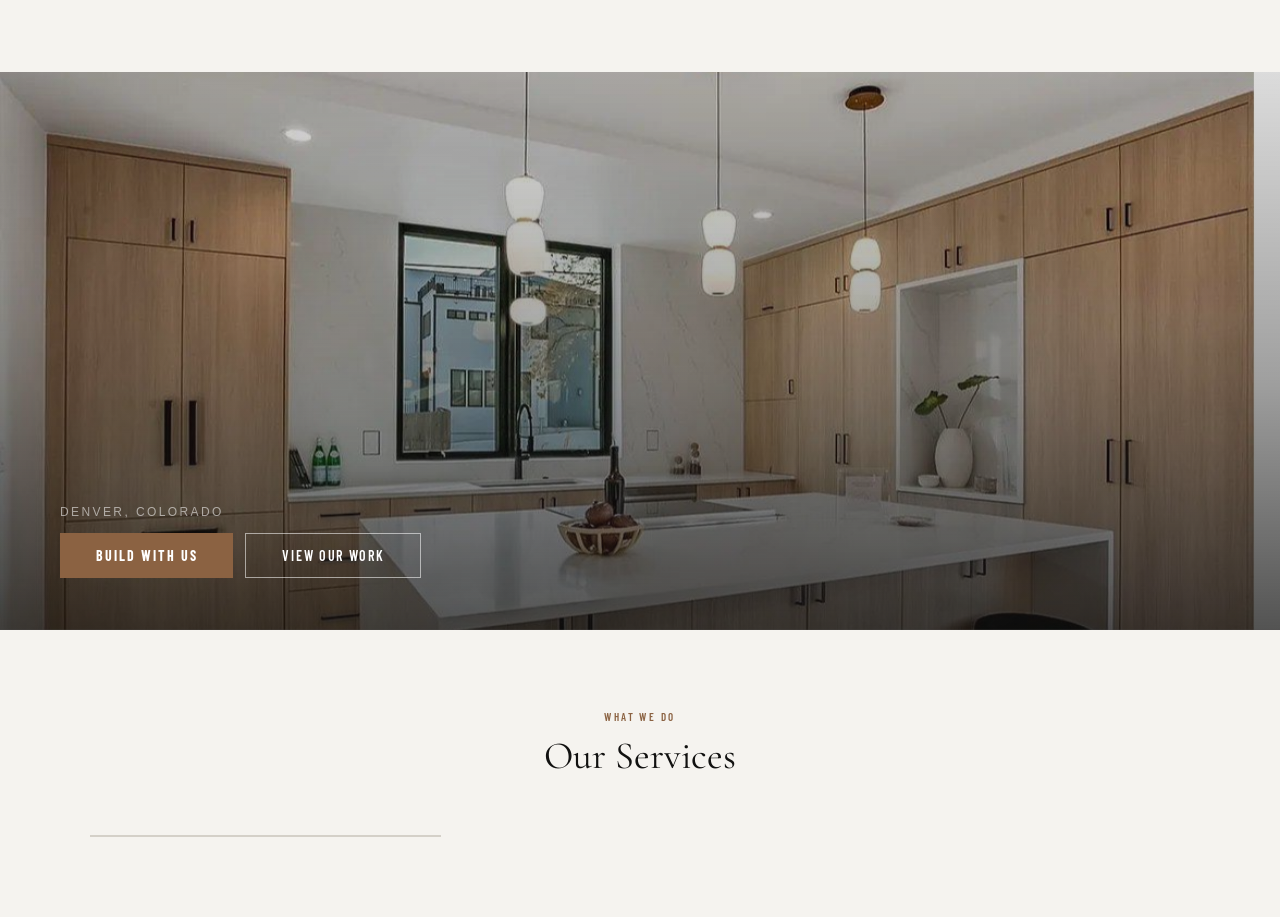
==== commit 95f5c657: "Update index.html Signed-off-by: emmettj25 <96598300+emmettj25@users.noreply.github.com>" ====
--- a/index.html
+++ b/index.html
@@ -3,83 +3,86 @@
 <head>
   <meta charset="UTF-8" />
   <meta name="viewport" content="width=device-width, initial-scale=1.0" />
-  <title>About – RAE Homes Denver</title>
-  <meta name="description" content="RAE Homes is a Denver-based general contractor. Real people, honest work, quality that lasts. Learn about who we are and how we work." />
+  <title>RAE Homes – Denver Custom Homes & Remodels</title>
+  <meta name="description" content="RAE Homes is a Denver-based general contractor specializing in remodels, ADUs, and new construction. Honest work, fair pricing, quality that lasts." />
   <link rel="preconnect" href="https://fonts.googleapis.com">
   <link rel="preconnect" href="https://fonts.gstatic.com" crossorigin>
   <link href="https://fonts.googleapis.com/css2?family=Cormorant+Garamond:wght@300;400;600&family=Barlow:wght@300;400;500;600&family=Barlow+Condensed:wght@400;500;600;700&display=swap" rel="stylesheet">
   <link rel="stylesheet" href="/styles.css" />
   <style>
-    .content-section { padding: 80px 60px; background: var(--off-white); }
-    .content-section.dark { background: var(--black); }
-    .content-inner { max-width: 1100px; margin: 0 auto; }
-
-    .about-lead {
-      display: grid; grid-template-columns: 1fr 1fr;
-      gap: 80px; align-items: start;
+    .hero {
+      margin-top: var(--nav-h);
+      position: relative; height: 62vh; min-height: 380px; overflow: hidden;
     }
-    .lead-heading {
-      font-family: 'Cormorant Garamond', serif;
-      font-size: clamp(32px, 4vw, 56px); font-weight: 300;
-      color: var(--black); line-height: 1.1; margin-bottom: 0;
+    .hero-img {
+      width: 100%; height: 100%;
+      object-fit: cover; object-position: center 30%; display: block;
+      animation: heroZoom 12s ease-out forwards;
     }
-    .lead-heading em { font-style: italic; color: var(--brown); }
-    .lead-body { font-size: 16px; line-height: 1.85; color: var(--warm-gray); }
-    .lead-body p { margin-bottom: 18px; }
-    .lead-body p:last-child { margin-bottom: 0; }
-
-    .values-grid {
+    @keyframes heroZoom {
+      from { transform: scale(1.06); }
+      to   { transform: scale(1.00); }
+    }
+    .hero-overlay {
+      position: absolute; inset: 0;
+      background: linear-gradient(to bottom, rgba(17,17,16,0.15) 0%, rgba(17,17,16,0.4) 55%, rgba(17,17,16,0.72) 100%);
+    }
+    .hero-content {
+      position: absolute; bottom: 0; left: 0; right: 0;
+      padding: 0 60px 52px;
+    }
+    .hero-cta { display: flex; flex-direction: column; align-items: flex-start; gap: 14px; }
+    .hero-location {
+      font-family: 'Barlow Condensed', sans-serif;
+      font-size: 12px; letter-spacing: 0.2em; text-transform: uppercase;
+      color: rgba(255,255,255,0.55);
+    }
+    .hero-buttons { display: flex; gap: 12px; align-items: center; }
+    #services { padding: 80px 60px; background: var(--off-white); }
+    .services-grid {
       display: grid; grid-template-columns: repeat(3, 1fr);
-      gap: 1px; background: var(--mid-gray);
+      gap: 24px; max-width: 1100px; margin: 0 auto;
+    }
+    .service-card {
+      background: #fff; overflow: hidden;
       border: 1px solid var(--mid-gray);
-      margin-top: 0;
+      transition: transform 0.25s, box-shadow 0.25s;
+      text-decoration: none; color: inherit; display: block;
     }
-    .value-item {
-      background: #fff; padding: 36px 32px;
-    }
-    .value-num {
-      font-family: 'Cormorant Garamond', serif;
-      font-size: 13px; font-weight: 600;
-      letter-spacing: 0.1em; color: var(--brown);
-      margin-bottom: 14px;
-    }
-    .value-title {
-      font-family: 'Cormorant Garamond', serif;
-      font-size: 22px; font-weight: 600;
-      color: var(--black); margin-bottom: 10px;
-    }
-    .value-body { font-size: 14px; line-height: 1.75; color: var(--warm-gray); }
-
-    .stats-band {
-      padding: 64px 60px; background: var(--brown);
-      display: flex; justify-content: center; gap: 80px;
-      flex-wrap: wrap;
-    }
-    .band-stat { text-align: center; }
-    .band-num {
-      font-family: 'Cormorant Garamond', serif;
-      font-size: 56px; font-weight: 300; color: #fff; line-height: 1;
-    }
-    .band-label {
-      font-family: 'Barlow Condensed', sans-serif;
-      font-size: 12px; font-weight: 600;
-      letter-spacing: 0.16em; text-transform: uppercase;
-      color: rgba(255,255,255,0.65); margin-top: 8px;
-    }
-
-    .cta-strip { padding: 64px 60px; background: var(--black); text-align: center; }
-    .cta-strip h2 {
-      font-family: 'Cormorant Garamond', serif;
-      font-size: clamp(26px, 3vw, 40px); font-weight: 300;
-      color: #fff; margin-bottom: 24px;
-    }
-
+    .service-card:hover { transform: translateY(-4px); box-shadow: 0 12px 40px rgba(17,17,16,0.12); }
+    .service-img-wrap { overflow: hidden; }
+    .service-img { width: 100%; aspect-ratio: 4/3; object-fit: cover; display: block; transition: transform 0.4s; }
+    .service-card:hover .service-img { transform: scale(1.04); }
+    .service-body { padding: 24px 28px 32px; }
+    .service-name { font-family: 'Barlow Condensed', sans-serif; font-size: 11px; font-weight: 700; letter-spacing: 0.18em; text-transform: uppercase; color: var(--brown); margin-bottom: 8px; }
+    .service-title { font-family: 'Cormorant Garamond', serif; font-size: 22px; font-weight: 600; color: var(--black); margin-bottom: 10px; }
+    .service-desc { font-size: 14px; line-height: 1.75; color: var(--warm-gray); }
+    .service-link { display: inline-block; margin-top: 16px; font-family: 'Barlow Condensed', sans-serif; font-size: 12px; font-weight: 700; letter-spacing: 0.14em; text-transform: uppercase; color: var(--brown); text-decoration: none; border-bottom: 1px solid rgba(139,98,66,0.35); padding-bottom: 2px; transition: border-color 0.2s; }
+    .service-link:hover { border-color: var(--brown); }
+    #about { padding: 90px 60px; background: var(--black); }
+    .about-inner { max-width: 1100px; margin: 0 auto; display: grid; grid-template-columns: 1fr 1fr; gap: 80px; align-items: center; }
+    .about-kicker { font-family: 'Barlow Condensed', sans-serif; font-size: 11px; font-weight: 600; letter-spacing: 0.22em; text-transform: uppercase; color: var(--brown-light); margin-bottom: 14px; }
+    .about-heading { font-family: 'Cormorant Garamond', serif; font-size: clamp(28px, 3vw, 44px); font-weight: 300; line-height: 1.2; color: #fff; margin-bottom: 24px; }
+    .about-heading em { font-style: italic; color: var(--brown-light); }
+    .about-body { font-size: 15px; line-height: 1.8; color: rgba(255,255,255,0.62); margin-bottom: 18px; }
+    .about-stats { display: grid; grid-template-columns: 1fr 1fr; gap: 28px; margin-top: 40px; padding-top: 36px; border-top: 1px solid rgba(255,255,255,0.1); }
+    .stat-num { font-family: 'Cormorant Garamond', serif; font-size: 42px; font-weight: 300; color: var(--brown-light); line-height: 1; }
+    .stat-label { font-size: 12px; letter-spacing: 0.1em; text-transform: uppercase; color: rgba(255,255,255,0.35); margin-top: 5px; }
+    .about-image-wrap { position: relative; }
+    .about-img-accent { position: absolute; top: -16px; left: -16px; width: 60%; height: 60%; border: 1px solid rgba(139,98,66,0.3); pointer-events: none; }
+    .about-img { width: 100%; display: block; border: 1px solid rgba(139,98,66,0.15); }
+    #contact { padding: 90px 60px; background: var(--off-white); }
+    .contact-inner { max-width: 700px; margin: 0 auto; text-align: center; }
+    .contact-subtitle { font-size: 16px; line-height: 1.75; color: var(--warm-gray); margin-bottom: 16px; }
+    .contact-email { display: inline-block; font-family: 'Cormorant Garamond', serif; font-size: 22px; color: var(--brown); text-decoration: none; border-bottom: 1px solid rgba(139,98,66,0.35); padding-bottom: 3px; margin-bottom: 48px; transition: border-color 0.2s, color 0.2s; }
+    .contact-email:hover { border-color: var(--brown); color: var(--brown-light); }
     @media (max-width: 900px) {
-      .content-section { padding: 56px 28px; }
-      .about-lead { grid-template-columns: 1fr; gap: 36px; }
-      .values-grid { grid-template-columns: 1fr; }
-      .stats-band { padding: 48px 28px; gap: 40px; }
-      .cta-strip { padding: 56px 28px; }
+      .services-grid { grid-template-columns: 1fr; max-width: 500px; }
+      .about-inner { grid-template-columns: 1fr; }
+      .about-image-wrap { display: none; }
+      .hero-content { padding: 0 28px 40px; }
+      .hero-buttons { flex-direction: column; align-items: flex-start; gap: 10px; }
+      #services, #about, #contact { padding: 60px 28px; }
     }
   </style>
 </head>
@@ -87,75 +90,23 @@
 
 <div id="site-nav"></div>
 
-<div class="page-hero" style="margin-top: var(--nav-h);">
-  <p class="page-hero-label">Who We Are</p>
-  <h1 class="page-hero-title">RAE Homes is built on <em>straight talk</em></h1>
-  <p class="page-hero-desc">Denver-based general contractor. No fluff, no runaround — just honest work and quality that holds up.</p>
-</div>
-
-<!-- ABOUT LEAD -->
-<section class="content-section">
-  <div class="content-inner">
-    <div class="about-lead">
-      <h2 class="lead-heading">Real people doing <em>real work</em> in Denver.</h2>
-      <div class="lead-body">
-        <p>RAE Homes started with a simple idea: build things right, treat people honestly, and let the work speak for itself. We're a Denver-based general contractor handling remodels, ADUs, and new custom home builds across the Front Range.</p>
-        <p>Most of our business comes from referrals — homeowners who've worked with us and wouldn't hesitate to call us again. That's the standard we hold ourselves to on every project.</p>
-        <p>We're not a massive operation. You get direct access to the people doing the work, real answers to your questions, and a team that shows up when they say they will.</p>
-        <a href="/#contact" class="btn-primary" style="margin-top: 8px; display: inline-block;">Get In Touch</a>
+<section class="hero" id="top">
+  <img class="hero-img" src="/images/banner.jpg" alt="RAE Homes – Denver Custom Homes" />
+  <div class="hero-overlay"></div>
+  <div class="hero-content">
+    <div class="hero-cta">
+      <span class="hero-location">Denver, Colorado</span>
+      <div class="hero-buttons">
+        <a href="#contact" class="btn-primary">Build With Us</a>
+        <a href="#services" class="btn-outline">View Our Work</a>
       </div>
     </div>
   </div>
 </section>
 
-<!-- VALUES -->
-<section class="content-section" style="padding-top: 0; padding-bottom: 80px;">
-  <div class="content-inner">
-    <div class="values-grid">
-      <div class="value-item">
-        <p class="value-num">01</p>
-        <h3 class="value-title">Honest Pricing</h3>
-        <p class="value-body">We give you a real number upfront, and we stick to it. If something changes, we tell you immediately — not after the fact.</p>
-      </div>
-      <div class="value-item">
-        <p class="value-num">02</p>
-        <h3 class="value-title">Clear Communication</h3>
-        <p class="value-body">You'll always know where your project stands. One point of contact, regular updates, no chasing people down for answers.</p>
-      </div>
-      <div class="value-item">
-        <p class="value-num">03</p>
-        <h3 class="value-title">Quality That Lasts</h3>
-        <p class="value-body">We build things the way we'd want our own homes built. That means using the right materials and not cutting corners where it counts.</p>
-      </div>
-    </div>
-  </div>
-</section>
-
-<!-- STATS BAND -->
-<div class="stats-band">
-  <div class="band-stat">
-    <div class="band-num">10+</div>
-    <div class="band-label">Years in Denver</div>
-  </div>
-  <div class="band-stat">
-    <div class="band-num">50+</div>
-    <div class="band-label">Projects Completed</div>
-  </div>
-  <div class="band-stat">
-    <div class="band-num">100%</div>
-    <div class="band-label">Licensed &amp; Insured</div>
-  </div>
-</div>
-
-<!-- CTA -->
-<div class="cta-strip">
-  <h2>Want to work with people you can actually trust?</h2>
-  <a href="/#contact" class="btn-primary">Start a Conversation</a>
-</div>
-
-<div id="site-footer"></div>
-
-<script src="/nav.js"></script>
-<script>initPage('about');</script>
-</body>
-</html>
+<section id="services">
+  <p class="section-label">What We Do</p>
+  <h2 class="section-title">Our Services</h2>
+  <div class="services-grid">
+    <a class="service-card" href="/remodels/">
+      <div class="service-img-wrap">
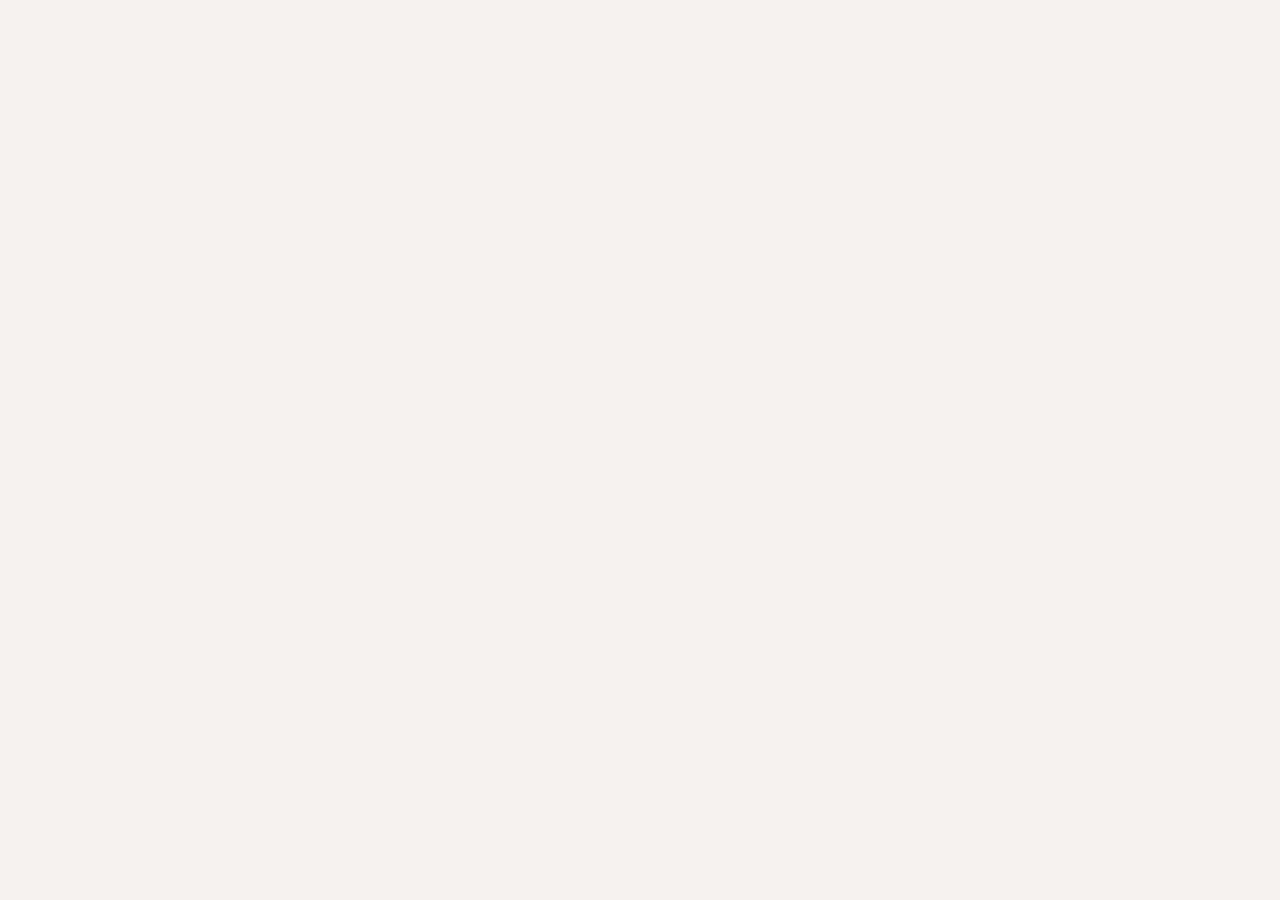
==== commit e63bf81c: "Update index.html Signed-off-by: emmettj25 <96598300+emmettj25@users.noreply.github.com>" ====
--- a/index.html
+++ b/index.html
@@ -10,45 +10,17 @@
   <link href="https://fonts.googleapis.com/css2?family=Cormorant+Garamond:wght@300;400;600&family=Barlow:wght@300;400;500;600&family=Barlow+Condensed:wght@400;500;600;700&display=swap" rel="stylesheet">
   <link rel="stylesheet" href="/styles.css" />
   <style>
-    .hero {
-      margin-top: var(--nav-h);
-      position: relative; height: 62vh; min-height: 380px; overflow: hidden;
-    }
-    .hero-img {
-      width: 100%; height: 100%;
-      object-fit: cover; object-position: center 30%; display: block;
-      animation: heroZoom 12s ease-out forwards;
-    }
-    @keyframes heroZoom {
-      from { transform: scale(1.06); }
-      to   { transform: scale(1.00); }
-    }
-    .hero-overlay {
-      position: absolute; inset: 0;
-      background: linear-gradient(to bottom, rgba(17,17,16,0.15) 0%, rgba(17,17,16,0.4) 55%, rgba(17,17,16,0.72) 100%);
-    }
-    .hero-content {
-      position: absolute; bottom: 0; left: 0; right: 0;
-      padding: 0 60px 52px;
-    }
+    .hero { margin-top: var(--nav-h); position: relative; height: 62vh; min-height: 380px; overflow: hidden; }
+    .hero-img { width: 100%; height: 100%; object-fit: cover; object-position: center 30%; display: block; animation: heroZoom 12s ease-out forwards; }
+    @keyframes heroZoom { from { transform: scale(1.06); } to { transform: scale(1.00); } }
+    .hero-overlay { position: absolute; inset: 0; background: linear-gradient(to bottom, rgba(17,17,16,0.15) 0%, rgba(17,17,16,0.4) 55%, rgba(17,17,16,0.72) 100%); }
+    .hero-content { position: absolute; bottom: 0; left: 0; right: 0; padding: 0 60px 52px; }
     .hero-cta { display: flex; flex-direction: column; align-items: flex-start; gap: 14px; }
-    .hero-location {
-      font-family: 'Barlow Condensed', sans-serif;
-      font-size: 12px; letter-spacing: 0.2em; text-transform: uppercase;
-      color: rgba(255,255,255,0.55);
-    }
+    .hero-location { font-family: 'Barlow Condensed', sans-serif; font-size: 12px; letter-spacing: 0.2em; text-transform: uppercase; color: rgba(255,255,255,0.55); }
     .hero-buttons { display: flex; gap: 12px; align-items: center; }
     #services { padding: 80px 60px; background: var(--off-white); }
-    .services-grid {
-      display: grid; grid-template-columns: repeat(3, 1fr);
-      gap: 24px; max-width: 1100px; margin: 0 auto;
-    }
-    .service-card {
-      background: #fff; overflow: hidden;
-      border: 1px solid var(--mid-gray);
-      transition: transform 0.25s, box-shadow 0.25s;
-      text-decoration: none; color: inherit; display: block;
-    }
+    .services-grid { display: grid; grid-template-columns: repeat(3, 1fr); gap: 24px; max-width: 1100px; margin: 0 auto; }
+    .service-card { background: #fff; overflow: hidden; border: 1px solid var(--mid-gray); transition: transform 0.25s, box-shadow 0.25s; text-decoration: none; color: inherit; display: block; }
     .service-card:hover { transform: translateY(-4px); box-shadow: 0 12px 40px rgba(17,17,16,0.12); }
     .service-img-wrap { overflow: hidden; }
     .service-img { width: 100%; aspect-ratio: 4/3; object-fit: cover; display: block; transition: transform 0.4s; }
@@ -57,8 +29,7 @@
     .service-name { font-family: 'Barlow Condensed', sans-serif; font-size: 11px; font-weight: 700; letter-spacing: 0.18em; text-transform: uppercase; color: var(--brown); margin-bottom: 8px; }
     .service-title { font-family: 'Cormorant Garamond', serif; font-size: 22px; font-weight: 600; color: var(--black); margin-bottom: 10px; }
     .service-desc { font-size: 14px; line-height: 1.75; color: var(--warm-gray); }
-    .service-link { display: inline-block; margin-top: 16px; font-family: 'Barlow Condensed', sans-serif; font-size: 12px; font-weight: 700; letter-spacing: 0.14em; text-transform: uppercase; color: var(--brown); text-decoration: none; border-bottom: 1px solid rgba(139,98,66,0.35); padding-bottom: 2px; transition: border-color 0.2s; }
-    .service-link:hover { border-color: var(--brown); }
+    .service-link { display: inline-block; margin-top: 16px; font-family: 'Barlow Condensed', sans-serif; font-size: 12px; font-weight: 700; letter-spacing: 0.14em; text-transform: uppercase; color: var(--brown); text-decoration: none; border-bottom: 1px solid rgba(139,98,66,0.35); padding-bottom: 2px; }
     #about { padding: 90px 60px; background: var(--black); }
     .about-inner { max-width: 1100px; margin: 0 auto; display: grid; grid-template-columns: 1fr 1fr; gap: 80px; align-items: center; }
     .about-kicker { font-family: 'Barlow Condensed', sans-serif; font-size: 11px; font-weight: 600; letter-spacing: 0.22em; text-transform: uppercase; color: var(--brown-light); margin-bottom: 14px; }
@@ -71,42 +42,4 @@
     .about-image-wrap { position: relative; }
     .about-img-accent { position: absolute; top: -16px; left: -16px; width: 60%; height: 60%; border: 1px solid rgba(139,98,66,0.3); pointer-events: none; }
     .about-img { width: 100%; display: block; border: 1px solid rgba(139,98,66,0.15); }
-    #contact { padding: 90px 60px; background: var(--off-white); }
-    .contact-inner { max-width: 700px; margin: 0 auto; text-align: center; }
-    .contact-subtitle { font-size: 16px; line-height: 1.75; color: var(--warm-gray); margin-bottom: 16px; }
-    .contact-email { display: inline-block; font-family: 'Cormorant Garamond', serif; font-size: 22px; color: var(--brown); text-decoration: none; border-bottom: 1px solid rgba(139,98,66,0.35); padding-bottom: 3px; margin-bottom: 48px; transition: border-color 0.2s, color 0.2s; }
-    .contact-email:hover { border-color: var(--brown); color: var(--brown-light); }
-    @media (max-width: 900px) {
-      .services-grid { grid-template-columns: 1fr; max-width: 500px; }
-      .about-inner { grid-template-columns: 1fr; }
-      .about-image-wrap { display: none; }
-      .hero-content { padding: 0 28px 40px; }
-      .hero-buttons { flex-direction: column; align-items: flex-start; gap: 10px; }
-      #services, #about, #contact { padding: 60px 28px; }
-    }
-  </style>
-</head>
-<body>
-
-<div id="site-nav"></div>
-
-<section class="hero" id="top">
-  <img class="hero-img" src="/images/banner.jpg" alt="RAE Homes – Denver Custom Homes" />
-  <div class="hero-overlay"></div>
-  <div class="hero-content">
-    <div class="hero-cta">
-      <span class="hero-location">Denver, Colorado</span>
-      <div class="hero-buttons">
-        <a href="#contact" class="btn-primary">Build With Us</a>
-        <a href="#services" class="btn-outline">View Our Work</a>
-      </div>
-    </div>
-  </div>
-</section>
-
-<section id="services">
-  <p class="section-label">What We Do</p>
-  <h2 class="section-title">Our Services</h2>
-  <div class="services-grid">
-    <a class="service-card" href="/remodels/">
-      <div class="service-img-wrap">
+    #contact {
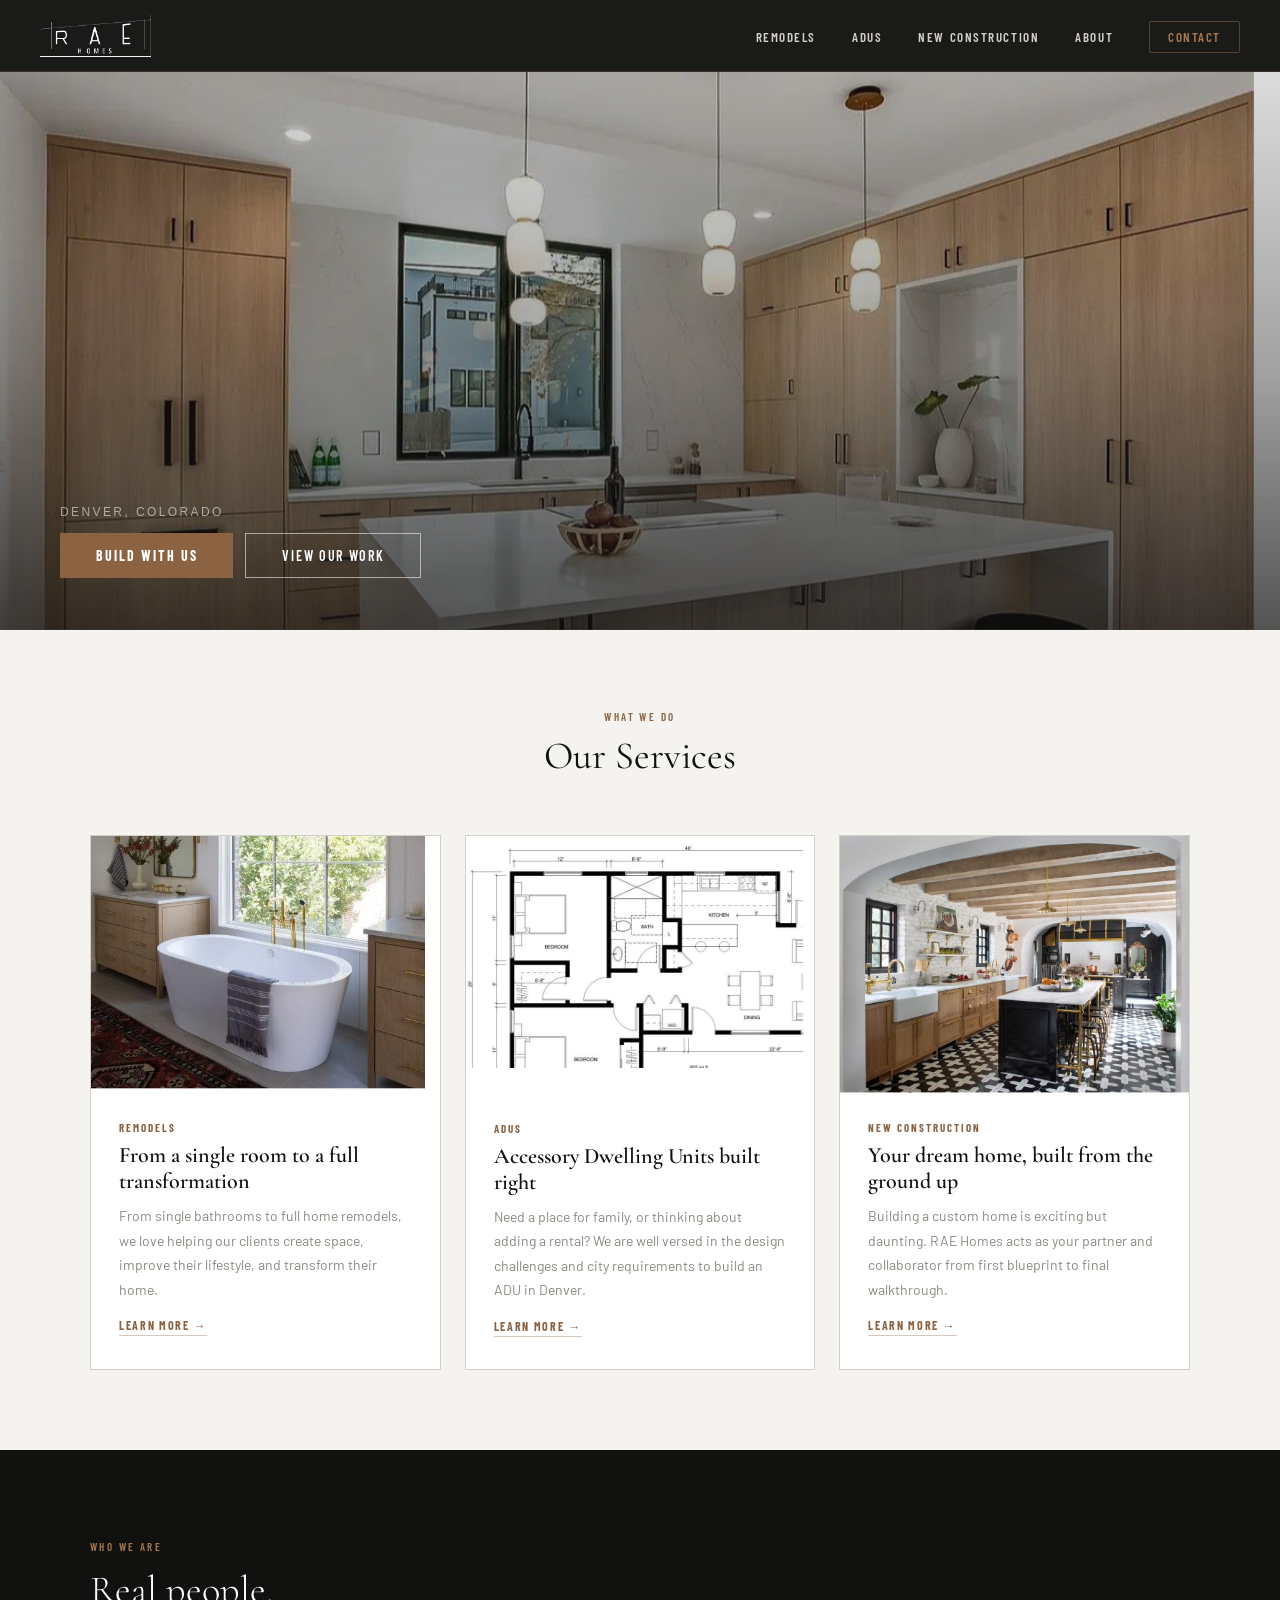
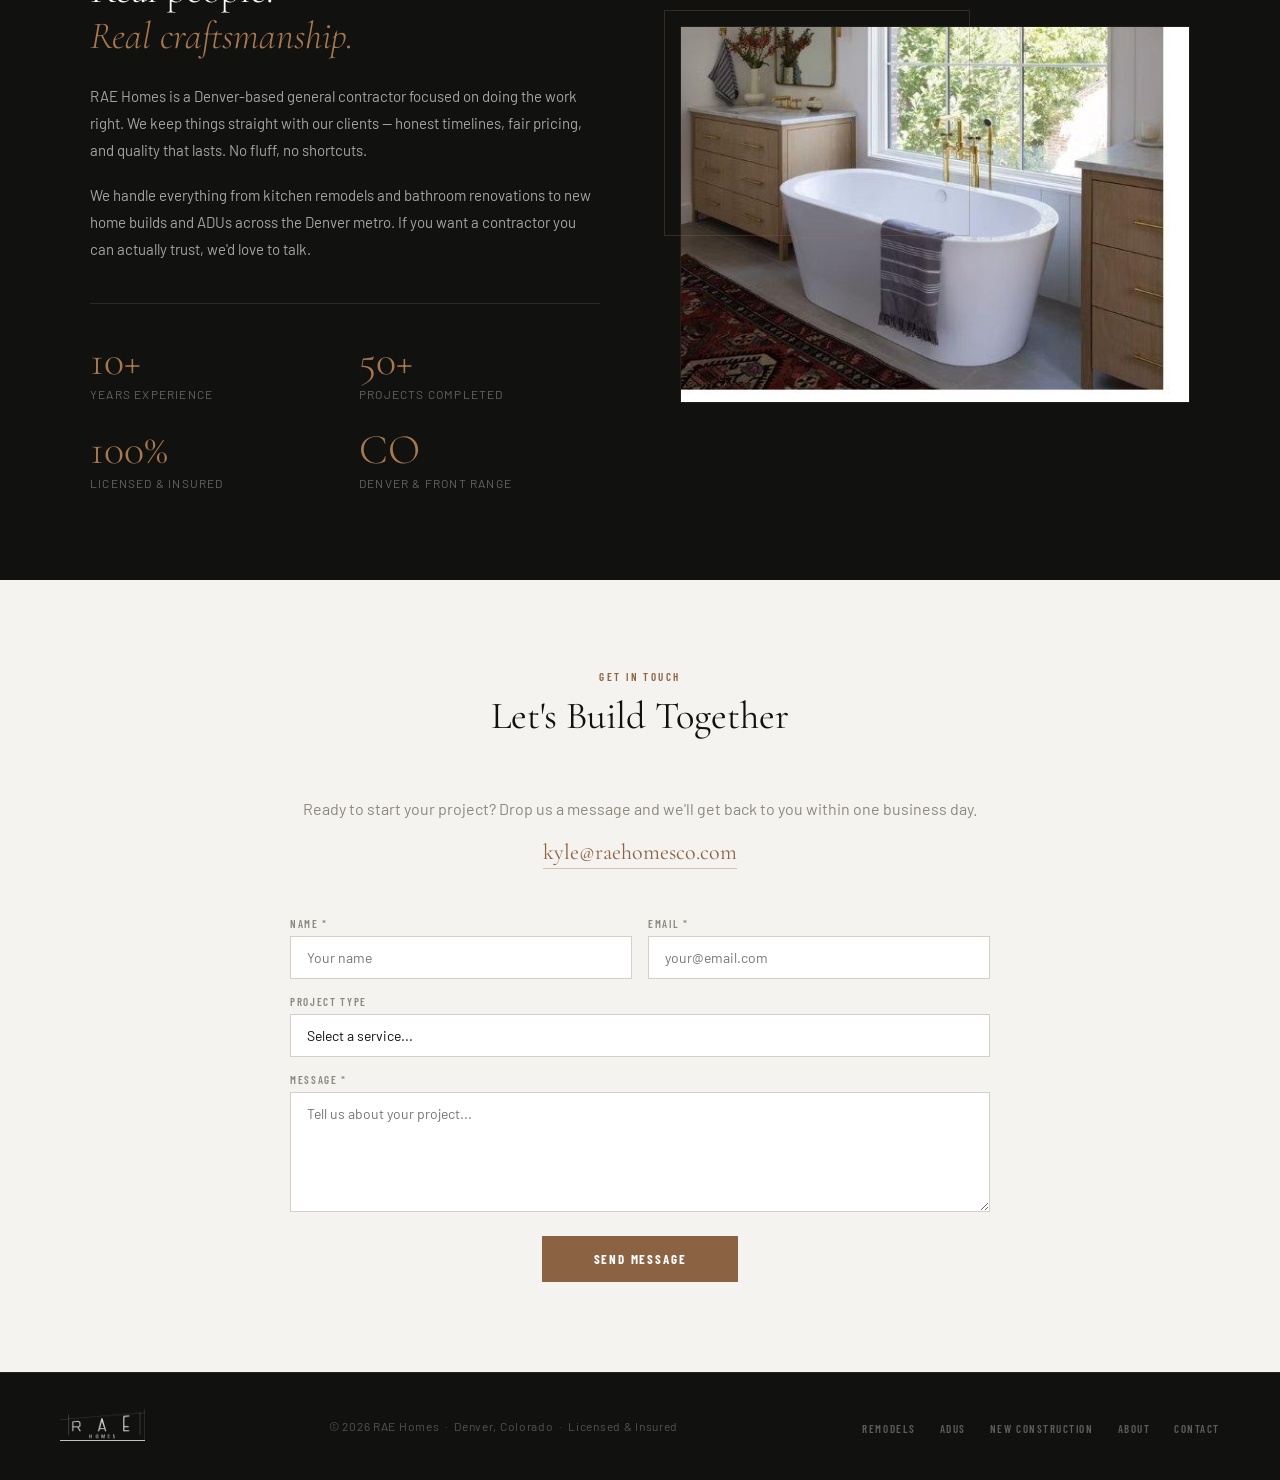
==== commit fcb4d2dd: "Update index.html Signed-off-by: emmettj25 <96598300+emmettj25@users.noreply.github.com>" ====
--- a/index.html
+++ b/index.html
@@ -42,4 +42,188 @@
     .about-image-wrap { position: relative; }
     .about-img-accent { position: absolute; top: -16px; left: -16px; width: 60%; height: 60%; border: 1px solid rgba(139,98,66,0.3); pointer-events: none; }
     .about-img { width: 100%; display: block; border: 1px solid rgba(139,98,66,0.15); }
-    #contact {
+    #contact { padding: 90px 60px; background: var(--off-white); }
+    .contact-inner { max-width: 700px; margin: 0 auto; text-align: center; }
+    .contact-subtitle { font-size: 16px; line-height: 1.75; color: var(--warm-gray); margin-bottom: 16px; }
+    .contact-email { display: inline-block; font-family: 'Cormorant Garamond', serif; font-size: 22px; color: var(--brown); text-decoration: none; border-bottom: 1px solid rgba(139,98,66,0.35); padding-bottom: 3px; margin-bottom: 48px; transition: border-color 0.2s, color 0.2s; }
+    .contact-email:hover { border-color: var(--brown); color: var(--brown-light); }
+    @media (max-width: 900px) {
+      .services-grid { grid-template-columns: 1fr; max-width: 500px; }
+      .about-inner { grid-template-columns: 1fr; }
+      .about-image-wrap { display: none; }
+      .hero-content { padding: 0 28px 40px; }
+      .hero-buttons { flex-direction: column; align-items: flex-start; gap: 10px; }
+      #services, #about, #contact { padding: 60px 28px; }
+    }
+  </style>
+</head>
+<body>
+
+<nav>
+  <a href="/" class="nav-logo">
+    <img src="/images/logo.png" alt="RAE Homes" />
+  </a>
+  <ul class="nav-links">
+    <li><a href="/remodels/">Remodels</a></li>
+    <li><a href="/adu/">ADUs</a></li>
+    <li><a href="/new-construction/">New Construction</a></li>
+    <li><a href="/about/">About</a></li>
+    <li><a href="#contact" class="cta-link">Contact</a></li>
+  </ul>
+  <button class="hamburger" onclick="document.getElementById('mobileMenu').classList.toggle('open')" aria-label="Menu">
+    <span></span><span></span><span></span>
+  </button>
+</nav>
+<nav class="mobile-menu" id="mobileMenu">
+  <a href="/remodels/">Remodels</a>
+  <a href="/adu/">ADUs</a>
+  <a href="/new-construction/">New Construction</a>
+  <a href="/about/">About</a>
+  <a href="#contact" class="cta">Contact</a>
+</nav>
+
+<section class="hero" id="top">
+  <img class="hero-img" src="/images/banner.jpg" alt="RAE Homes – Denver Custom Homes" />
+  <div class="hero-overlay"></div>
+  <div class="hero-content">
+    <div class="hero-cta">
+      <span class="hero-location">Denver, Colorado</span>
+      <div class="hero-buttons">
+        <a href="#contact" class="btn-primary">Build With Us</a>
+        <a href="#services" class="btn-outline">View Our Work</a>
+      </div>
+    </div>
+  </div>
+</section>
+
+<section id="services">
+  <p class="section-label">What We Do</p>
+  <h2 class="section-title">Our Services</h2>
+  <div class="services-grid">
+    <a class="service-card" href="/remodels/">
+      <div class="service-img-wrap">
+        <img class="service-img" src="/images/remodel.jpg" alt="Home Remodels" />
+      </div>
+      <div class="service-body">
+        <p class="service-name">Remodels</p>
+        <h3 class="service-title">From a single room to a full transformation</h3>
+        <p class="service-desc">From single bathrooms to full home remodels, we love helping our clients create space, improve their lifestyle, and transform their home.</p>
+        <span class="service-link">Learn More →</span>
+      </div>
+    </a>
+    <a class="service-card" href="/adu/">
+      <div class="service-img-wrap">
+        <img class="service-img" src="/images/adu.jpg" alt="ADU Construction" />
+      </div>
+      <div class="service-body">
+        <p class="service-name">ADUs</p>
+        <h3 class="service-title">Accessory Dwelling Units built right</h3>
+        <p class="service-desc">Need a place for family, or thinking about adding a rental? We are well versed in the design challenges and city requirements to build an ADU in Denver.</p>
+        <span class="service-link">Learn More →</span>
+      </div>
+    </a>
+    <a class="service-card" href="/new-construction/">
+      <div class="service-img-wrap">
+        <img class="service-img" src="/images/new-construction.jpg" alt="New Home Construction" />
+      </div>
+      <div class="service-body">
+        <p class="service-name">New Construction</p>
+        <h3 class="service-title">Your dream home, built from the ground up</h3>
+        <p class="service-desc">Building a custom home is exciting but daunting. RAE Homes acts as your partner and collaborator from first blueprint to final walkthrough.</p>
+        <span class="service-link">Learn More →</span>
+      </div>
+    </a>
+  </div>
+</section>
+
+<section id="about">
+  <div class="about-inner">
+    <div class="about-text">
+      <p class="about-kicker">Who We Are</p>
+      <h2 class="about-heading">Real people.<br><em>Real craftsmanship.</em></h2>
+      <p class="about-body">RAE Homes is a Denver-based general contractor focused on doing the work right. We keep things straight with our clients — honest timelines, fair pricing, and quality that lasts. No fluff, no shortcuts.</p>
+      <p class="about-body">We handle everything from kitchen remodels and bathroom renovations to new home builds and ADUs across the Denver metro. If you want a contractor you can actually trust, we'd love to talk.</p>
+      <div class="about-stats">
+        <div class="stat"><div class="stat-num">10+</div><div class="stat-label">Years Experience</div></div>
+        <div class="stat"><div class="stat-num">50+</div><div class="stat-label">Projects Completed</div></div>
+        <div class="stat"><div class="stat-num">100%</div><div class="stat-label">Licensed &amp; Insured</div></div>
+        <div class="stat"><div class="stat-num">CO</div><div class="stat-label">Denver &amp; Front Range</div></div>
+      </div>
+    </div>
+    <div class="about-image-wrap">
+      <div class="about-img-accent"></div>
+      <img class="about-img" src="/images/remodel.jpg" alt="RAE Homes craftsmanship" />
+    </div>
+  </div>
+</section>
+
+<section id="contact">
+  <div class="contact-inner">
+    <p class="section-label">Get In Touch</p>
+    <h2 class="section-title">Let's Build Together</h2>
+    <p class="contact-subtitle">Ready to start your project? Drop us a message and we'll get back to you within one business day.</p>
+    <a href="mailto:kyle@raehomesco.com" class="contact-email">kyle@raehomesco.com</a>
+    <form class="contact-form" name="contact" method="POST" onsubmit="handleSubmit(event)">
+      <div class="form-row">
+        <div class="form-field">
+          <label for="name">Name *</label>
+          <input type="text" id="name" name="name" placeholder="Your name" required />
+        </div>
+        <div class="form-field">
+          <label for="email">Email *</label>
+          <input type="email" id="email" name="email" placeholder="your@email.com" required />
+        </div>
+      </div>
+      <div class="form-field">
+        <label for="subject">Project Type</label>
+        <select id="subject" name="subject">
+          <option value="">Select a service...</option>
+          <option>Remodel</option>
+          <option>ADU</option>
+          <option>New Construction</option>
+          <option>Other</option>
+        </select>
+      </div>
+      <div class="form-field">
+        <label for="message">Message *</label>
+        <textarea id="message" name="message" placeholder="Tell us about your project..." required></textarea>
+      </div>
+      <div class="form-submit">
+        <button type="submit" class="btn-primary">Send Message</button>
+      </div>
+    </form>
+  </div>
+</section>
+
+<footer>
+  <div class="footer-logo">
+    <img src="/images/logo.png" alt="RAE Homes" />
+  </div>
+  <p class="footer-copy">© 2026 RAE Homes &nbsp;·&nbsp; Denver, Colorado &nbsp;·&nbsp; Licensed &amp; Insured</p>
+  <ul class="footer-links">
+    <li><a href="/remodels/">Remodels</a></li>
+    <li><a href="/adu/">ADUs</a></li>
+    <li><a href="/new-construction/">New Construction</a></li>
+    <li><a href="/about/">About</a></li>
+    <li><a href="#contact">Contact</a></li>
+  </ul>
+</footer>
+
+<script>
+  document.querySelectorAll('a[href^="#"]').forEach(a => {
+    a.addEventListener('click', e => {
+      const target = document.querySelector(a.getAttribute('href'));
+      if (target) { e.preventDefault(); target.scrollIntoView({ behavior: 'smooth', block: 'start' }); }
+    });
+  });
+  function handleSubmit(e) {
+    e.preventDefault();
+    const btn = e.target.querySelector('button[type=submit]');
+    btn.textContent = 'Sending...'; btn.disabled = true;
+    setTimeout(() => { btn.textContent = 'Message Sent ✓'; e.target.reset();
+      setTimeout(() => { btn.textContent = 'Send Message'; btn.disabled = false; }, 3000);
+    }, 1200);
+  }
+</script>
+</body>
+</html>
